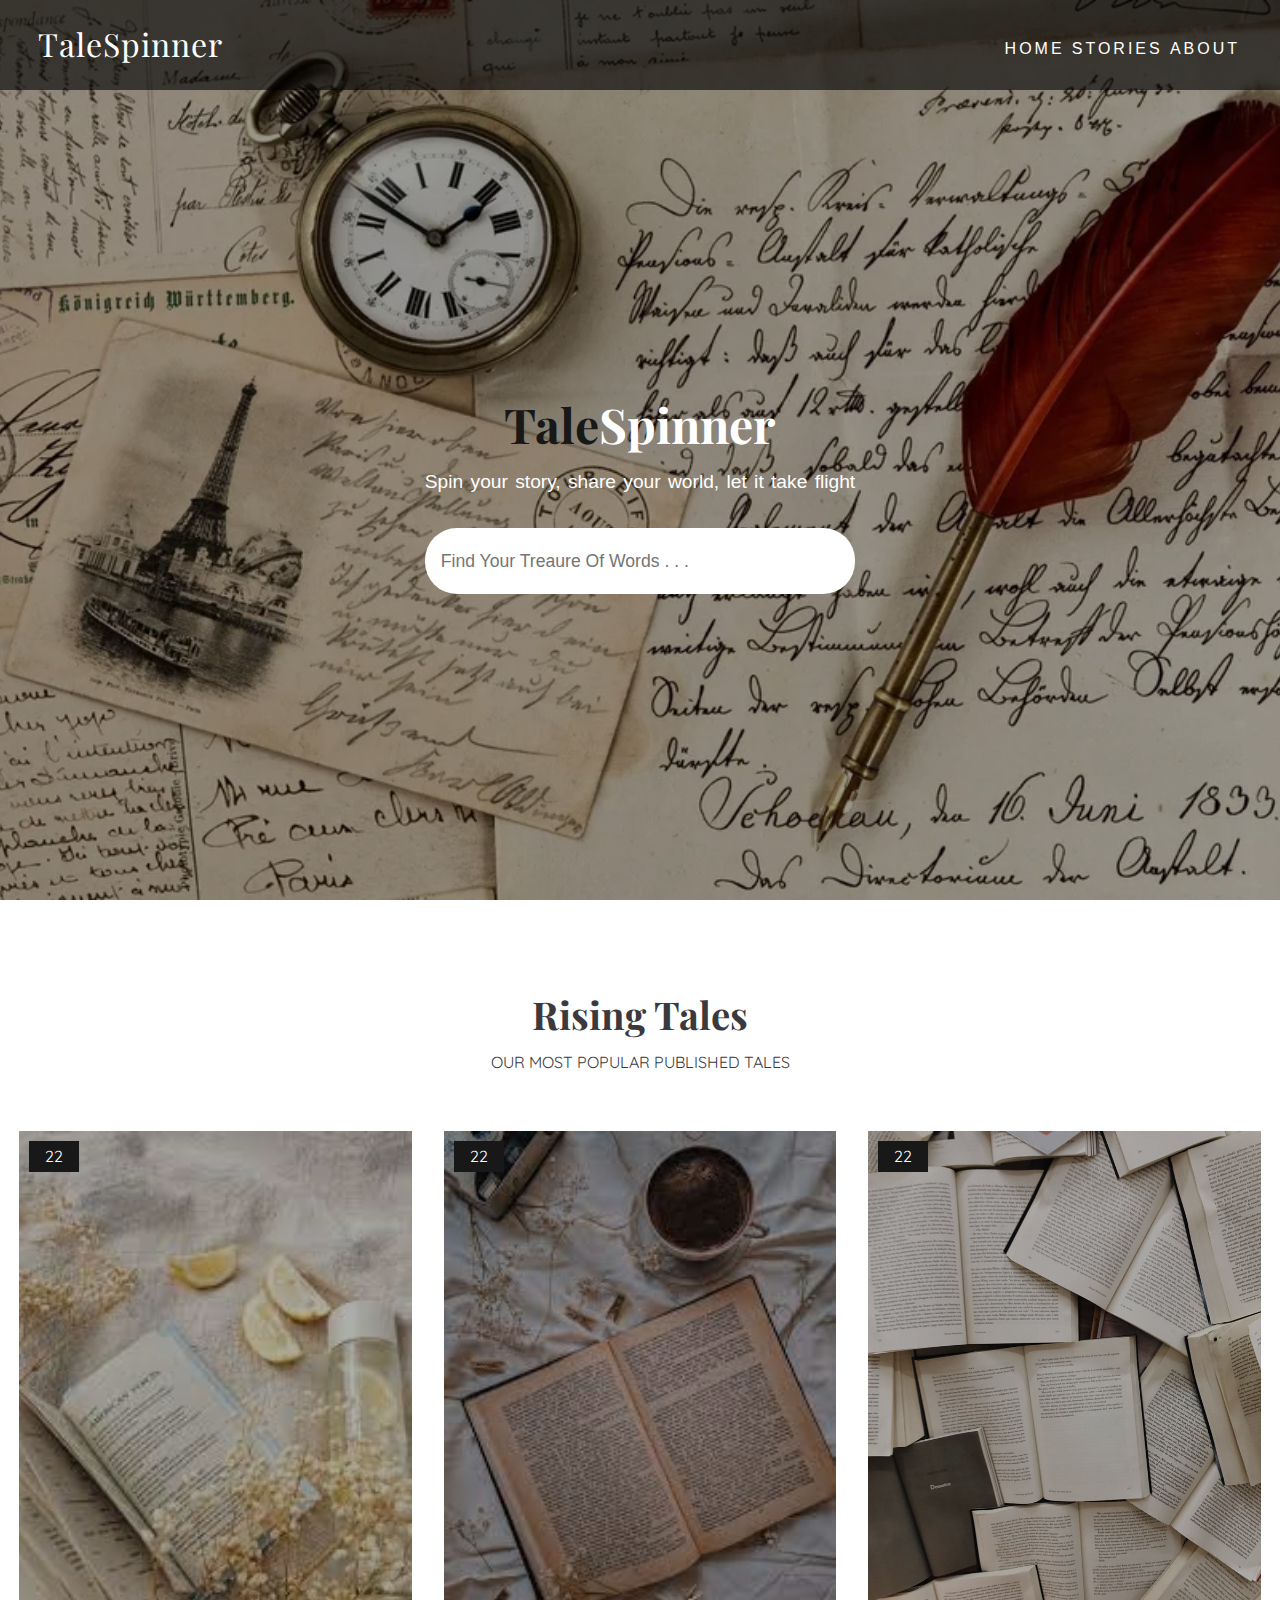
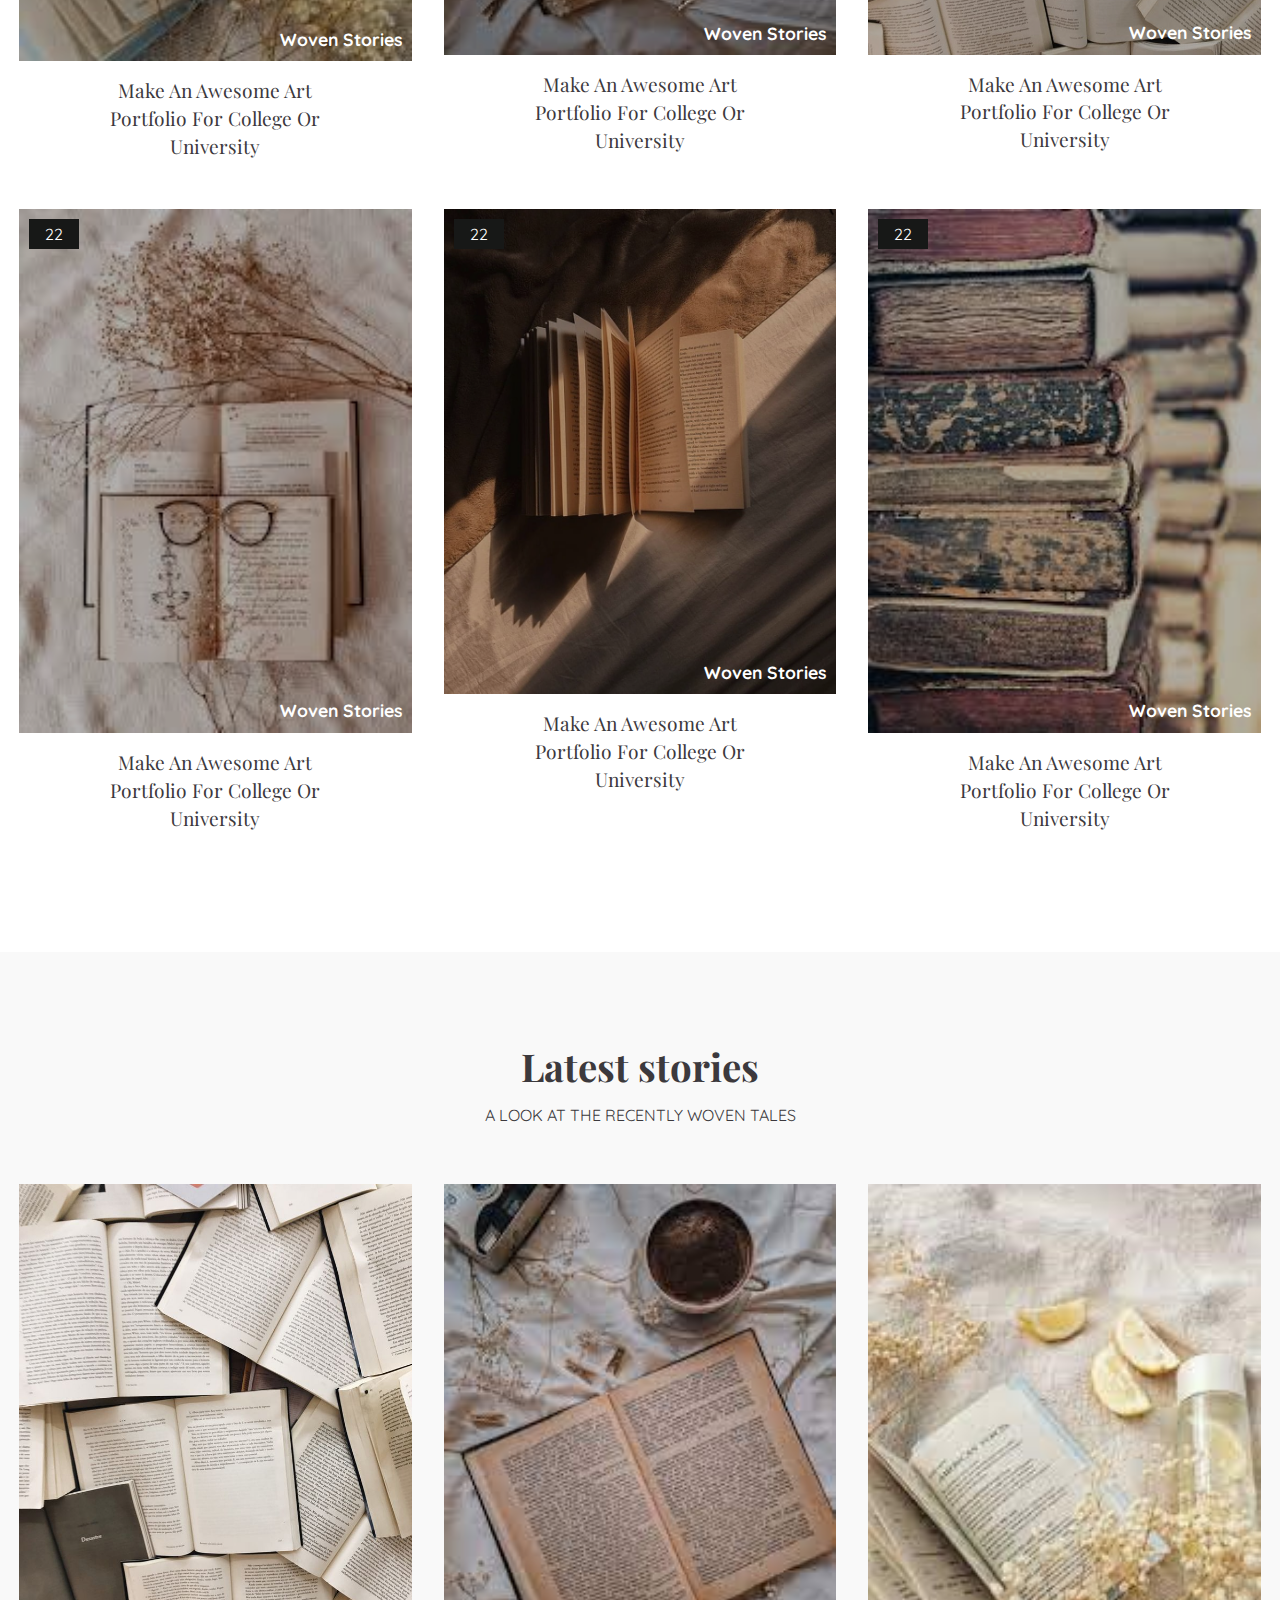
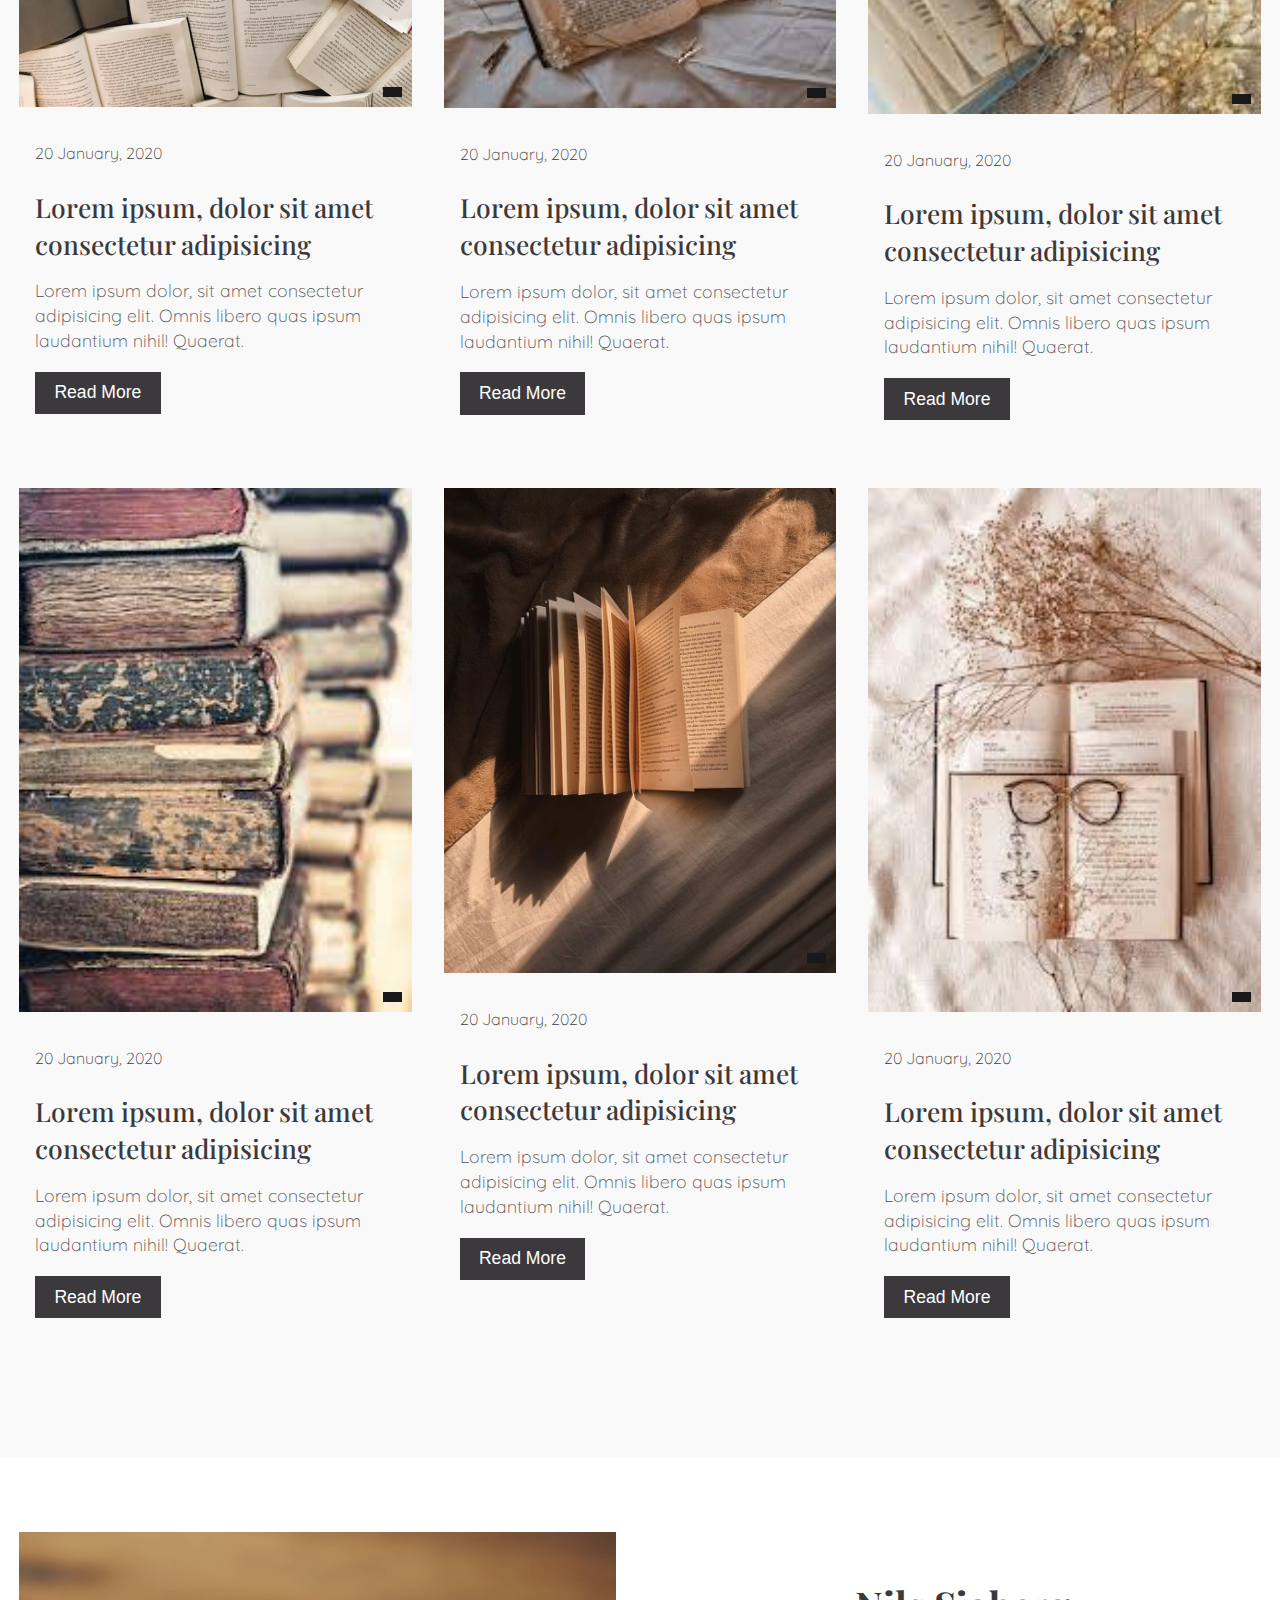
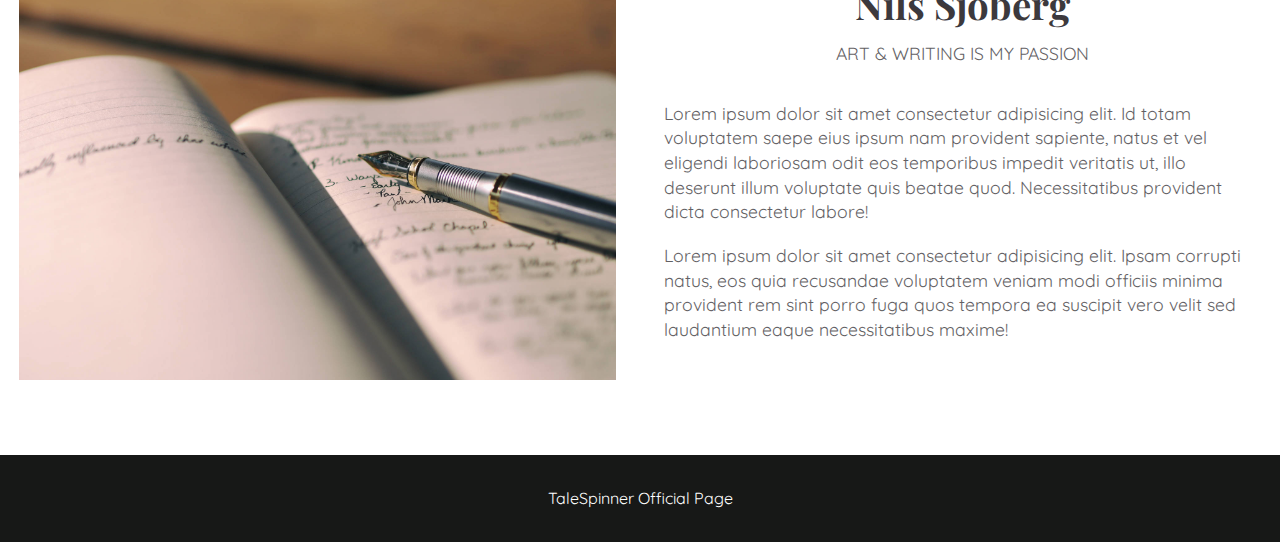
==== index.html @ 232a0656 "first commit" ====
<!DOCTYPE html>
<html>
  <head>
    <meta charset="utf-8">
    <meta http-equiv="X-UA-Compatible" content="IE=edge">
    <title>Bring your stories to life</title>
    <meta name="viewport" content="width=device-width, initial-scale=1">
    <!-- Font awesome icon -->
    <link rel="stylesheet" href="https://cdnjs.cloudflare.com/ajax/libs/font-awesome/5.15.1/css/all.min.css" integrity="sha512-+4zCK9k+qNFUR5X+cKL9EIR+ZOhtIloNl9GIKS57V1MyNsYpYcUrUeQc9vNfzsWfV28IaLL3i96P9sdNyeRssA==" crossorigin="anonymous" />
    <link rel="stylesheet" href="style.css">
  </head>
  <body>

    <!-- header -->
    <header>
      <nav class = "navbar">
        <div class = "container">
          <a href = "index.html" class = "navbar-brand">TaleSpinner</a>
          <div class = "navbar-nav">
            <a href = "">home</a>
            <a href = "#story">stories</a>
            <a href = "#about">about</a>
          </div>
        </div>
      </nav>
      <div class = "banner">
        <div class = "container">
          <h1 class = "banner-title">
            <span>Tale</span>Spinner
          </h1>
          <p>Spin your story, share your world, let it take flight</p>
          <form>
            <input type = "text" class = "search-input" placeholder="find your treaure of words . . .">
            <button type = "submit" class = "search-btn">
              <i class = "fas fa-search"></i>
            </button>
          </form>
        </div>
      </div>
    </header>
    <!-- end of header -->
    
    <!-- design -->
    <section class = "design" id = "design">
      <div class = "container">
        <div class = "title">
          <h2>Rising Tales</h2>
          <p>our most popular published tales</p>
        </div>

        <div class = "design-content">
          <!-- item -->
          <div class = "design-item">
            <div class = "design-img">
              <img src = "images/art-design-1.jpg" alt = "">
              <span><i class = "far fa-heart"></i> 22</span>
              <span>Woven Stories</span>
            </div>
            <div class = "design-title">
              <a href = "#">make an awesome art portfolio for college or university</a>
            </div>
          </div>
          <!-- end of item -->
          <!-- item -->
          <div class = "design-item">
            <div class = "design-img">
              <img src = "images/art-design-2.jpg" alt = "">
              <span><i class = "far fa-heart"></i> 22</span>
              <span>Woven Stories</span>
            </div>
            <div class = "design-title">
              <a href = "#">make an awesome art portfolio for college or university</a>
            </div>
          </div>
          <!-- end of item -->
          <!-- item -->
          <div class = "design-item">
            <div class = "design-img">
              <img src = "images/art-design-3.jpg" alt = "">
              <span><i class = "far fa-heart"></i> 22</span>
              <span>Woven Stories</span>
            </div>
            <div class = "design-title">
              <a href = "#">make an awesome art portfolio for college or university</a>
            </div>
          </div>
          <!-- end of item -->
          <!-- item -->
          <div class = "design-item">
            <div class = "design-img">
              <img src = "images/art-design-4.jpg" alt = "">
              <span><i class = "far fa-heart"></i> 22</span>
              <span>Woven Stories</span>
            </div>
            <div class = "design-title">
              <a href = "#">make an awesome art portfolio for college or university</a>
            </div>
          </div>
          <!-- end of item -->
          <!-- item -->
          <div class = "design-item">
            <div class = "design-img">
              <img src = "images/art-design-5.jpg" alt = "">
              <span><i class = "far fa-heart"></i> 22</span>
              <span>Woven Stories</span>
            </div>
            <div class = "design-title">
              <a href = "#">make an awesome art portfolio for college or university</a>
            </div>
          </div>
          <!-- end of item -->
          <!-- item -->
          <div class = "design-item">
            <div class = "design-img">
              <img src = "images/art-design-6.jpg" alt = "">
              <span><i class = "far fa-heart"></i> 22</span>
              <span>Woven Stories</span>
            </div>
            <div class = "design-title">
              <a href = "#">make an awesome art portfolio for college or university</a>
            </div>
          </div>
          <!-- end of item -->
        </div>
      </div>
    </section>
    <!-- end of design -->


    <!-- story -->
    <section class = "story" id = "story">
      <div class = "container">
        <div class = "title">
          <h2>Latest stories</h2>
          <p>A look at the recently woven tales</p>
        </div>
        <div class = "story-content">
          <!-- item -->
          <div class = "story-item">
            <div class = "story-img">
              <img src = "images/art-design-3.jpg" alt = "">
              <span><i class = "far fa-heart"></i></span>
            </div>
            <div class = "story-text">
              <span>20 January, 2020</span>
              <h2>Lorem ipsum, dolor sit amet consectetur adipisicing</h2>
              <p>Lorem ipsum dolor, sit amet consectetur adipisicing elit. Omnis libero quas ipsum laudantium nihil! Quaerat.</p>
              <a href = "#">Read More</a>
            </div>
          </div>
          <!-- end of item -->
          <!-- item -->
          <div class = "story-item">
            <div class = "story-img">
              <img src = "images/art-design-2.jpg" alt = "">
              <span><i class = "far fa-heart"></i></span>
            </div>
            <div class = "story-text">
              <span>20 January, 2020</span>
              <h2>Lorem ipsum, dolor sit amet consectetur adipisicing</h2>
              <p>Lorem ipsum dolor, sit amet consectetur adipisicing elit. Omnis libero quas ipsum laudantium nihil! Quaerat.</p>
              <a href = "#">Read More</a>
            </div>
          </div>
          <!-- end of item -->
          <!-- item -->
          <div class = "story-item">
            <div class = "story-img">
              <img src = "images/art-design-1.jpg" alt = "">
              <span><i class = "far fa-heart"></i></span>
            </div>
            <div class = "story-text">
              <span>20 January, 2020</span>
              <h2>Lorem ipsum, dolor sit amet consectetur adipisicing</h2>
              <p>Lorem ipsum dolor, sit amet consectetur adipisicing elit. Omnis libero quas ipsum laudantium nihil! Quaerat.</p>
              <a href = "#">Read More</a>
            </div>
          </div>
          <!-- end of item -->
          <!-- item -->
          <div class = "story-item">
            <div class = "story-img">
              <img src = "images/art-design-6.jpg" alt = "">
              <span><i class = "far fa-heart"></i></span>
            </div>
            <div class = "story-text">
              <span>20 January, 2020</span>
              <h2>Lorem ipsum, dolor sit amet consectetur adipisicing</h2>
              <p>Lorem ipsum dolor, sit amet consectetur adipisicing elit. Omnis libero quas ipsum laudantium nihil! Quaerat.</p>
              <a href = "#">Read More</a>
            </div>
          </div>
          <!-- end of item -->
          <!-- item -->
          <div class = "story-item">
            <div class = "story-img">
              <img src = "images/art-design-5.jpg" alt = "">
              <span><i class = "far fa-heart"></i></span>
            </div>
            <div class = "story-text">
              <span>20 January, 2020</span>
              <h2>Lorem ipsum, dolor sit amet consectetur adipisicing</h2>
              <p>Lorem ipsum dolor, sit amet consectetur adipisicing elit. Omnis libero quas ipsum laudantium nihil! Quaerat.</p>
              <a href = "#">Read More</a>
            </div>
          </div>
          <!-- end of item -->
          <!-- item -->
          <div class = "story-item">
            <div class = "story-img">
              <img src = "images/art-design-4.jpg" alt = "">
              <span><i class = "far fa-heart"></i></span>
            </div>
            <div class = "story-text">
              <span>20 January, 2020</span>
              <h2>Lorem ipsum, dolor sit amet consectetur adipisicing</h2>
              <p>Lorem ipsum dolor, sit amet consectetur adipisicing elit. Omnis libero quas ipsum laudantium nihil! Quaerat.</p>
              <a href = "#">Read More</a>
            </div>
          </div>
          <!-- end of item -->
        </div>
      </div>
    </section>
    <!-- end of story -->

    <!-- about -->
    <section class = "about" id = "about">
      <div class = "container">
        <div class = "about-content">
          <div>
            <img src = "images/about-bg.jpg" alt = "">
          </div>
          <div class = "about-text">
            <div class = "title">
              <h2>Nils Sjoberg</h2>
              <p>art & writing is my passion</p>
            </div>
            <p>Lorem ipsum dolor sit amet consectetur adipisicing elit. Id totam voluptatem saepe eius ipsum nam provident sapiente, natus et vel eligendi laboriosam odit eos temporibus impedit veritatis ut, illo deserunt illum voluptate quis beatae quod. Necessitatibus provident dicta consectetur labore!</p>
            <p>Lorem ipsum dolor sit amet consectetur adipisicing elit. Ipsam corrupti natus, eos quia recusandae voluptatem veniam modi officiis minima provident rem sint porro fuga quos tempora ea suscipit vero velit sed laudantium eaque necessitatibus maxime!</p>
          </div>
        </div>
      </div>
    </section>
    <!-- end of about -->

    <!-- footer -->
    <footer>
      <span>TaleSpinner Official Page</span>
    </footer>
    <!-- end of footer -->
    
    
  </body>
</html>
---- style.css ----
@import url('https://fonts.googleapis.com/css2?family=Playfair+Display:wght@500;600;700;800;900&family=Quicksand:wght@300;400;500;600;700&display=swap');

:root{
    --Playfair: 'Playfair Display', serif;
    --Quicksand: 'Quicksand', sans-serif;
    --Roboto: 'Roboto', sans-serif;
    --dark: #3c393d;
    --exDark: #171817;
}
*{
    padding: 0;
    margin: 0;
    font-family: var(--Quicksand);
}
body{
    line-height: 1.4;
    color: var(--dark);
}
img{
    width: 100%;
    display: block;
}
.container{
    max-width: 1320px;
    margin: 0 auto;
    padding: 0 1.2rem;
}

/* header */
header{
    min-height: 100vh;
    background: linear-gradient(rgba(0, 0, 0, 0.4), rgba(0, 0, 0, 0.4)), url(images/banner.jpg) center/cover no-repeat fixed;
    display: flex;
    flex-direction: column;
    justify-content: stretch;
}
.navbar{
    background: rgba(0, 0, 0, 0.6);
    padding: 1.2rem;
}
.navbar-brand{
    color: #fff;
    font-size: 2rem;
    display: block;
    text-align: center;
    text-decoration: none;
    font-family: var(--Playfair);
    letter-spacing: 1px;
}
.navbar-nav{
    padding: 0.8rem 0 0.2rem 0;
    text-align: center;
}
.navbar-nav a{
    text-transform: uppercase;
    font-family: var(--Roboto);
    letter-spacing: 1px;
    font-weight: 500;
    color: #fff;
    text-decoration: none;
    display: inline-block;
    padding: 0.4rem 0.1rem;
    letter-spacing: 3px;
    transition: opacity 0.5s ease;
}
.navbar-nav a:hover{
    opacity: 0.7;
}
.banner{
    flex: 1;
    display: flex;
    align-items: center;
    justify-content: center;
    text-align: center;
    color: #fff;
}
.banner-title{
    font-size: 3rem;
    font-family: var(--Playfair);
    line-height: 1.2;
}
.banner-title span{
    font-family: var(--Playfair);
    color: var(--exDark);
}
.banner p{
    padding: 1rem 0 2rem 0;
    font-size: 1.2rem;
    font-family: var(--Roboto);
    font-weight: 300;
    word-spacing: 2px;
}
.banner i{
    padding: 1rem 0 2rem 0;
    font-size: 1.2rem;
    font-family: var(--Roboto);
    font-weight: 300;
    word-spacing: 2px;
    text-align:center
}
.banner form{
    background: #fff;
    border-radius: 2rem;
    padding: 0.6rem 1rem;
    display: flex;
    justify-content: space-between;
}
.search-input{
    font-family: var(--Roboto);
    font-size: 1.1rem;
    width: 100%;
    outline: 0;
    padding: 0.6rem 0;
    border: none;
}
.search-input::placeholder{
    text-transform: capitalize;
}
.search-btn{
    width: 40px;
    font-size: 1.1rem;
    color: var(--dark);
    border: none;
    background: transparent;
    outline: 0;
    cursor: pointer;
}

/* design */
.design{
    padding: 4.5rem 0;
}
.title{
    text-align: center;
    padding: 1rem 0;
}
.title h2{
    font-family: var(--Playfair);
    font-size: 2.4rem;
}
.title p{
    text-transform: uppercase;
    padding: 0.6rem 0;
}
.design-content{
    margin: 2rem 0;
}
.design-item{
    cursor: pointer;
    margin: 1.5rem 0;
}
.design-img{
    position: relative;
    overflow: hidden;
}
.design-img::after{
    position: absolute;
    content: "";
    top: 0;
    left: 0;
    width: 100%;
    height: 100%;
    background: rgba(0, 0, 0, 0.3);
}
.design-img img{
    transition:  all 0.5s ease;
}
.design-item:hover img{
    transform: scale(1.2);
}
.design-img span:first-of-type{
    position: absolute;
    z-index: 1;
    top: 10px;
    left: 10px;
    background: var(--exDark);
    color: #fff;
    padding: 0.25rem 1rem;
}
.design-img span:last-of-type{
    position: absolute;
    z-index: 1;
    bottom: 10px;
    right: 10px;
    color: #fff;
    font-weight: 700;
    font-size: 1.1rem;
}
.design-title{
    padding: 1rem;
    font-size: 1.2rem;
    text-align: center;
    width: 70%;
    margin: 0 auto;
}
.design-title a{
    color: var(--dark);
    text-decoration: none;
    text-transform: capitalize;
    font-family: var(--Playfair);
}

/* story */
.story{
    background: #f9f9f9;
    padding: 4.5rem 0;
}
.story-content{
    margin: 2rem 0;
}
.story-img{
    position: relative;
}
.story-img span{
    position: absolute;
    bottom: 10px;
    right: 10px;
    background: var(--exDark);
    color: #fff;
    font-size: 1.4rem;
    padding: 0.3rem 0.6rem;
}
.story-text{
    margin: 2.2rem 0;
    padding: 0 1rem;
}
.story-text span{
    font-weight: 300;
    display: block;
    padding-bottom: 0.5rem;
}
.story-text h2{
    font-family: var(--Playfair);
    padding: 1rem 0;
    font-size: 1.65rem;
    font-weight: 500;
}
.story-text p{
    font-weight: 300;
    font-size: 1.1rem;
    opacity: 0.9;
    padding-bottom: 1.2rem;
}
.story-text a{
    font-family: var(--Roboto);
    font-size: 1.1rem;
    text-decoration: none;
    color: var(--dark);
    display: inline-block;
    background: var(--dark);
    color: #fff;
    padding: 0.55rem 1.2rem;
    transition: all 0.5s ease;
}
.story-text a:hover{
    background: var(--exDark);
}

/*content*/
.content{
    padding: 4.5rem 0;
    /* width: auto; */
    max-width: 500px;
}
.content-text{
    margin: 2rem 5%;
}
.content-text pre{
    font-size: 1.1rem;
    padding: 0.6rem 0;
    opacity: 0.8;
}

/* about */
.about{
    padding: 4.5rem 0;
}
.about-text{
    margin: 2rem 0;
}
.about-text p{
    font-size: 1.1rem;
    padding: 0.6rem 0;
    opacity: 0.8;
}

/* footer */
footer{
    background: var(--exDark);
    color: #fff;
    text-align: center;
    padding: 2rem 0;
}
.social-links{
    display: flex;
    justify-content: center;
    margin-bottom: 1.4rem;
}
.social-links a{
    border: 2px solid #fff;
    color: #fff;
    display: block;
    width: 40px;
    height: 40px;
    display: flex;
    justify-content: center;
    align-items: center;
    border-radius: 50%;
    text-decoration: none;
    margin: 0 0.3rem;
    transition: all 0.5s ease;
}

.social-links a:hover{
    background: #fff;
    color: var(--exDark);
}
.footer span{
    margin-top: 1rem;
    display: block;
    font-family: var(--Playfair);
    letter-spacing: 2px;
}

@media screen and (min-width: 768px){
    .navbar .container{
        display: flex;
        align-items: center;
        justify-content: space-between;
    }
    .search-input{
        padding: 0.8rem 0;
    }
    .design-content{
        display: grid;
        grid-template-columns: repeat(2, 1fr);
        gap: 2rem;
    }
    .design-item{
        margin: 0;
    }
    .story-content{
        display: grid;
        grid-template-columns: repeat(2, 1fr);
        gap: 2rem;
    }
}

@media screen and (min-width: 992px){
    .story-content{
        grid-template-columns: repeat(3, 1fr);
    }
    .about-content{
        display: grid;
        grid-template-columns: repeat(2, 1fr);
        column-gap: 3rem;
        align-items: center;
    }
}

@media screen and (min-width: 1200px){
    .design-content{
        grid-template-columns: repeat(3, 1fr);
    }
}
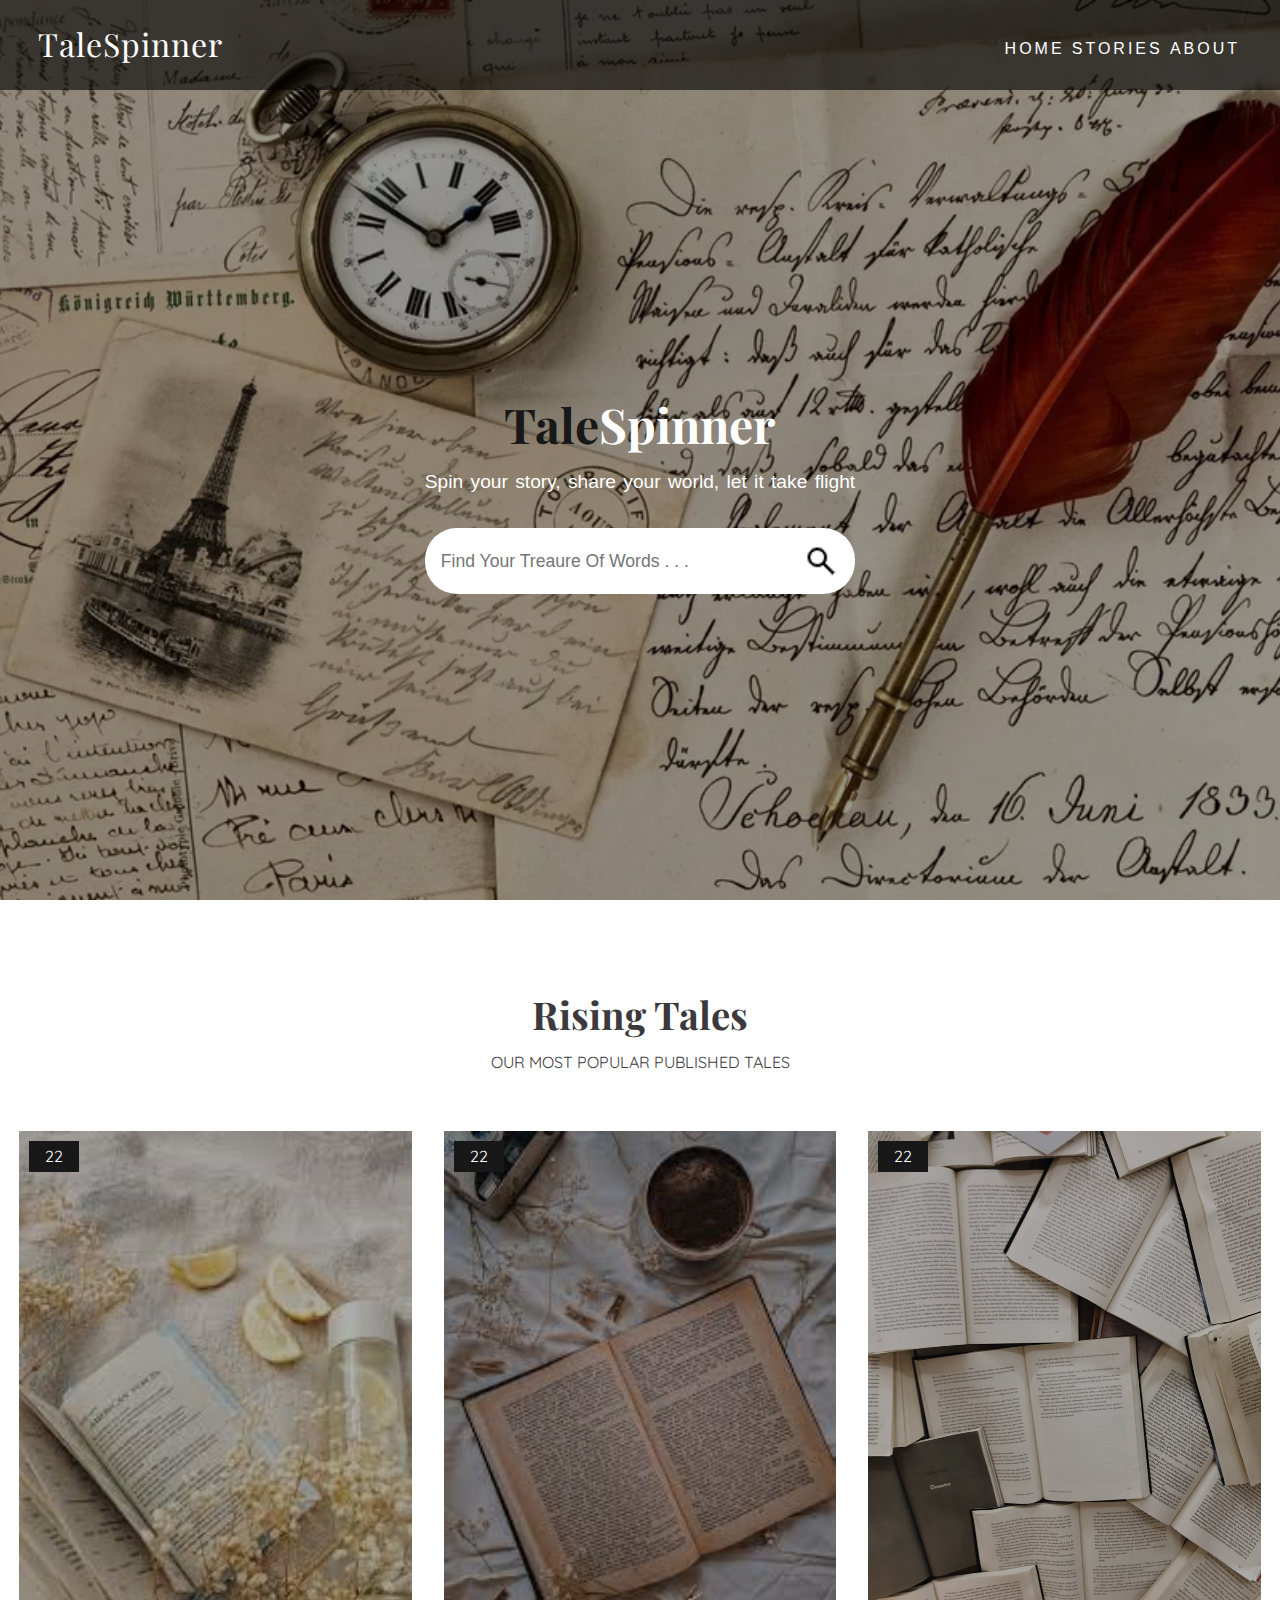
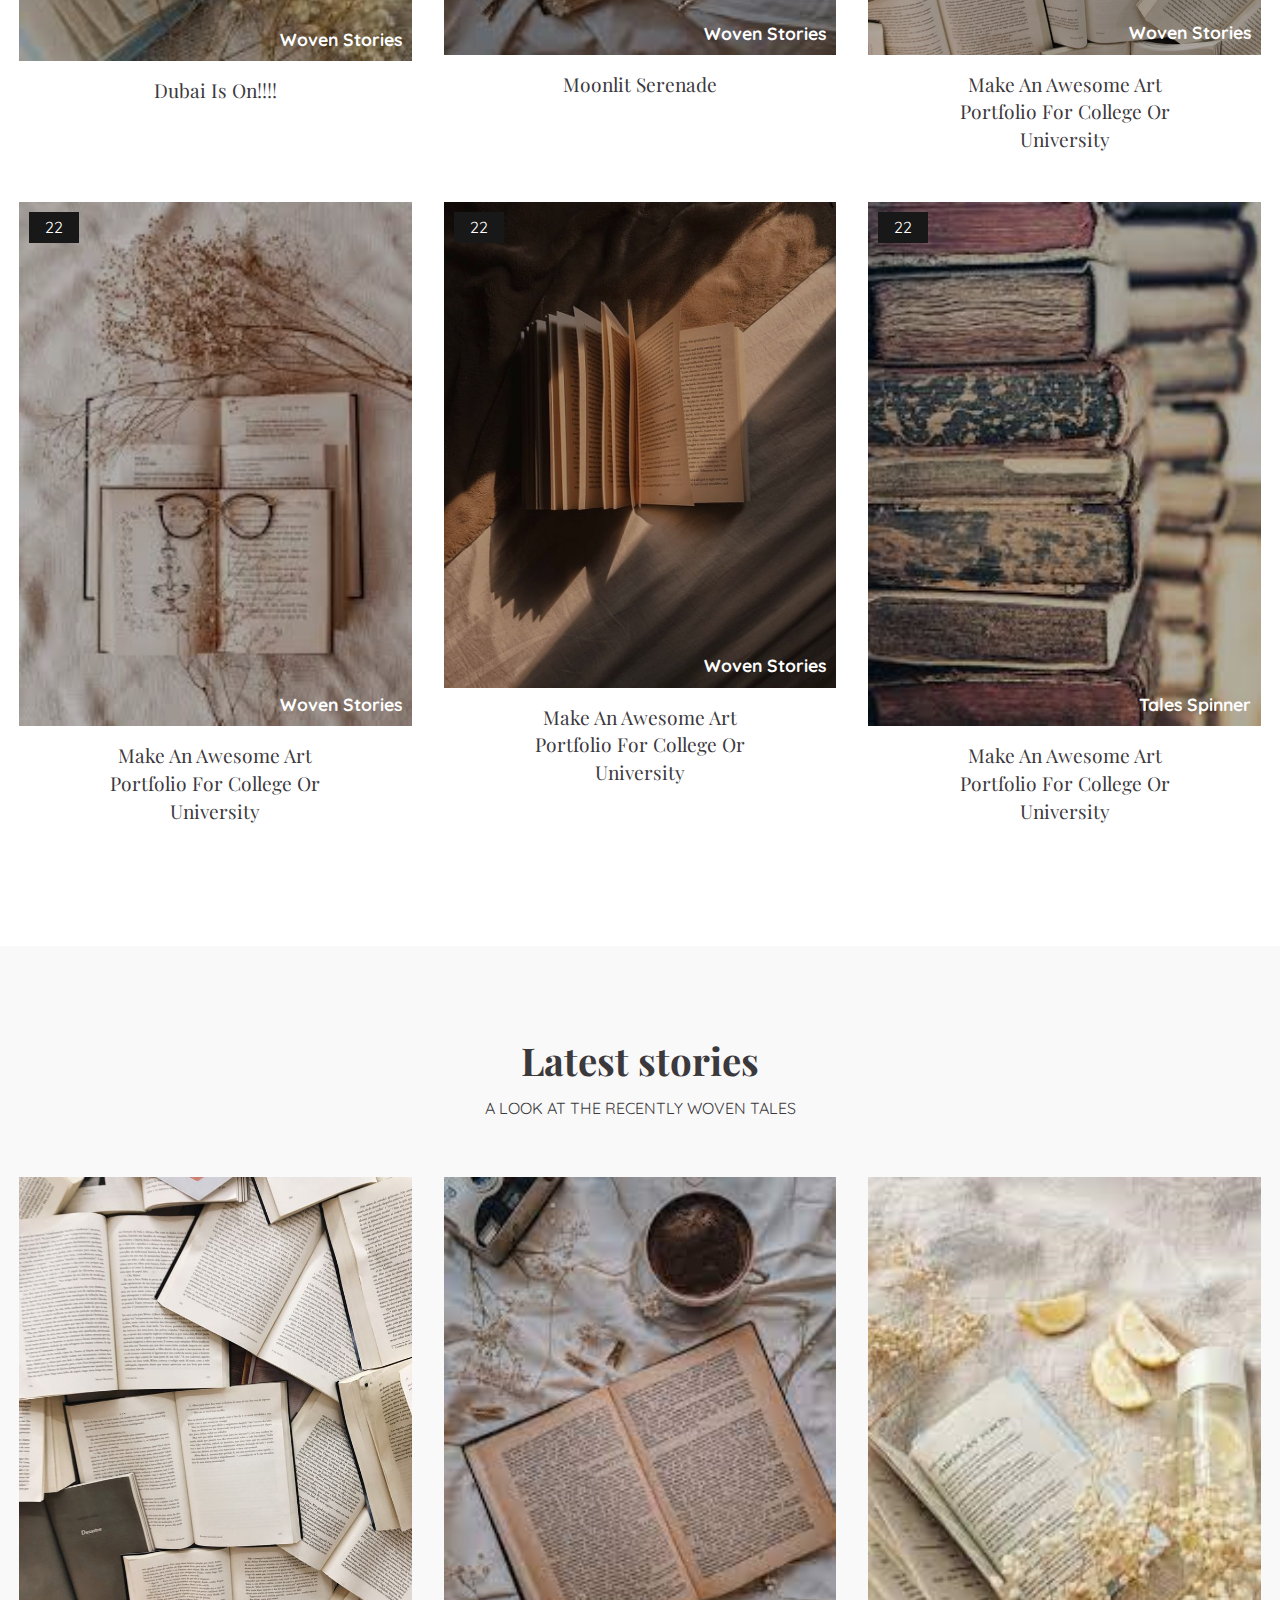
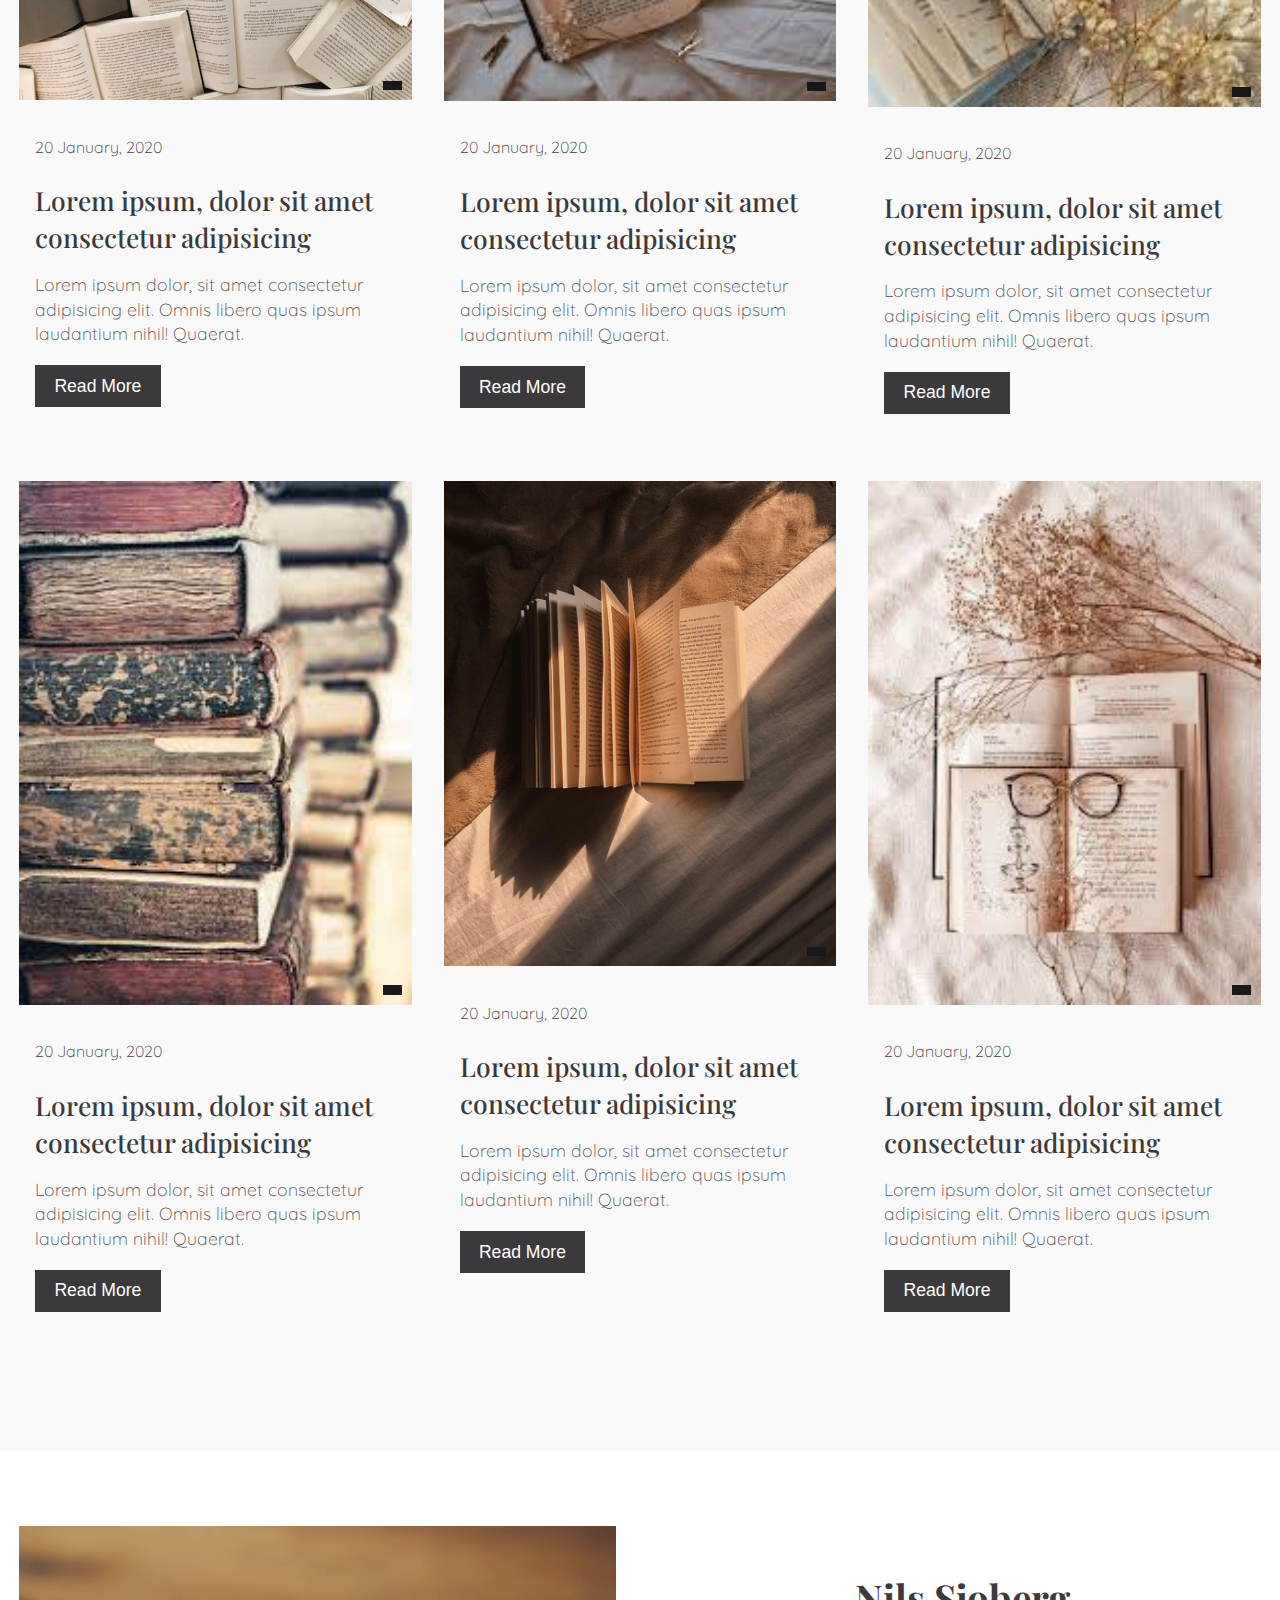
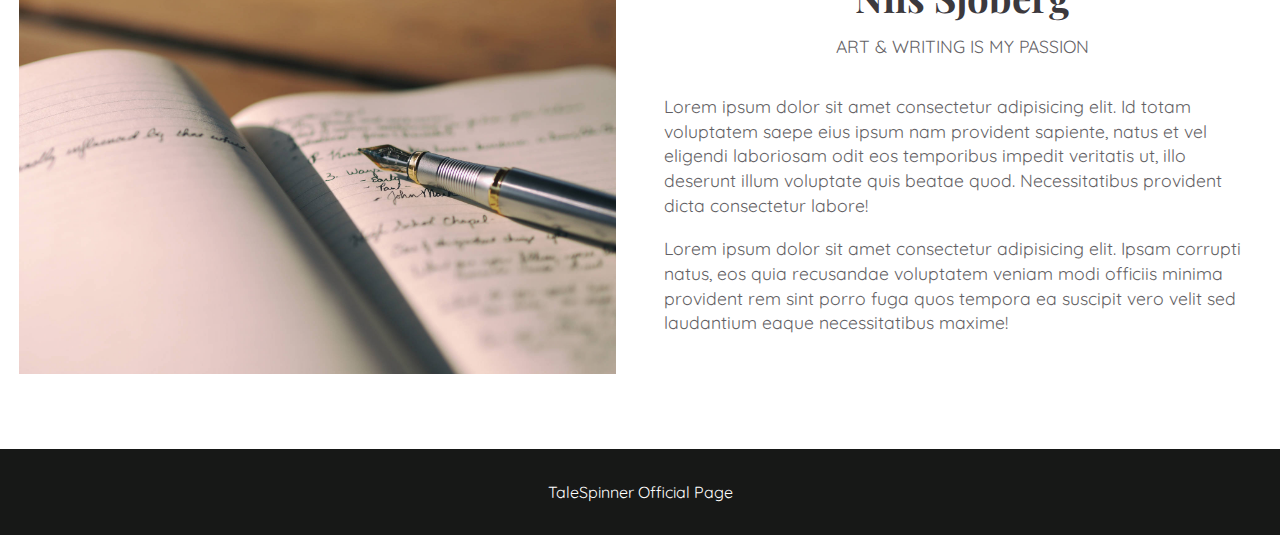
==== commit cc273038: "second commit" ====
--- a/index.html
+++ b/index.html
@@ -8,6 +8,7 @@
     <!-- Font awesome icon -->
     <link rel="stylesheet" href="https://cdnjs.cloudflare.com/ajax/libs/font-awesome/5.15.1/css/all.min.css" integrity="sha512-+4zCK9k+qNFUR5X+cKL9EIR+ZOhtIloNl9GIKS57V1MyNsYpYcUrUeQc9vNfzsWfV28IaLL3i96P9sdNyeRssA==" crossorigin="anonymous" />
     <link rel="stylesheet" href="style.css">
+    <script src="route.js"></script>
   </head>
   <body>
 
@@ -31,8 +32,7 @@
           <p>Spin your story, share your world, let it take flight</p>
           <form>
             <input type = "text" class = "search-input" placeholder="find your treaure of words . . .">
-            <button type = "submit" class = "search-btn">
-              <i class = "fas fa-search"></i>
+            <button type = "submit" class = "search-btn"><img src="images/search.png">
             </button>
           </form>
         </div>
@@ -52,24 +52,24 @@
           <!-- item -->
           <div class = "design-item">
             <div class = "design-img">
-              <img src = "images/art-design-1.jpg" alt = "">
-              <span><i class = "far fa-heart"></i> 22</span>
-              <span>Woven Stories</span>
-            </div>
-            <div class = "design-title">
-              <a href = "#">make an awesome art portfolio for college or university</a>
-            </div>
-          </div>
-          <!-- end of item -->
-          <!-- item -->
-          <div class = "design-item">
-            <div class = "design-img">
-              <img src = "images/art-design-2.jpg" alt = "">
-              <span><i class = "far fa-heart"></i> 22</span>
-              <span>Woven Stories</span>
-            </div>
-            <div class = "design-title">
-              <a href = "#">make an awesome art portfolio for college or university</a>
+              <img src = "images/art-design-1.jpg" alt = "" onlcick="return goToStory1()">
+              <span><i class = "far fa-heart"></i> 22</span>
+              <span>Woven Stories</span>
+            </div>
+            <div class = "design-title">
+              <a href = "story1.html">Dubai Is On!!!!</a>
+            </div>
+          </div>
+          <!-- end of item -->
+          <!-- item -->
+          <div class = "design-item">
+            <div class = "design-img">
+              <img src = "images/art-design-2.jpg" alt = "" onlcick="return goToStory2()">
+              <span><i class = "far fa-heart"></i> 22</span>
+              <span>Woven Stories</span>
+            </div>
+            <div class = "design-title">
+              <a href = "story2.html">Moonlit Serenade</a>
             </div>
           </div>
           <!-- end of item -->
@@ -114,7 +114,7 @@
             <div class = "design-img">
               <img src = "images/art-design-6.jpg" alt = "">
               <span><i class = "far fa-heart"></i> 22</span>
-              <span>Woven Stories</span>
+              <span>Tales Spinner</span>
             </div>
             <div class = "design-title">
               <a href = "#">make an awesome art portfolio for college or university</a>
--- a/style.css
+++ b/style.css
@@ -258,17 +258,27 @@
 
 /*content*/
 .content{
-    padding: 4.5rem 0;
-    /* width: auto; */
-    max-width: 500px;
+    padding: 2rem 0;
 }
 .content-text{
     margin: 2rem 5%;
 }
-.content-text pre{
+.content-text p{
     font-size: 1.1rem;
     padding: 0.6rem 0;
     opacity: 0.8;
+}
+pre {
+    white-space: pre-wrap;
+    /* Since CSS 2.1 */
+    white-space: -moz-pre-wrap;
+    /* Mozilla, since 1999 */
+    white-space: -pre-wrap;
+    /* Opera 4-6 */
+    white-space: -o-pre-wrap;
+    /* Opera 7 */
+    word-wrap: break-word;
+    /* Internet Explorer 5.5+ */
 }
 
 /* about */
@@ -284,36 +294,30 @@
     opacity: 0.8;
 }
 
+.snav{
+    display: flex;
+    align-items: center;
+    justify-content: space-between;
+    margin: 0 5px;
+}
+
+.snav-button{
+    outline:0;
+    border: 0;
+    background-color: transparent;
+    cursor: pointer;
+    display:flex;
+    align-items: center;
+    font-weight: bold;
+    font-size: 20px;
+}
+
 /* footer */
 footer{
     background: var(--exDark);
     color: #fff;
     text-align: center;
     padding: 2rem 0;
-}
-.social-links{
-    display: flex;
-    justify-content: center;
-    margin-bottom: 1.4rem;
-}
-.social-links a{
-    border: 2px solid #fff;
-    color: #fff;
-    display: block;
-    width: 40px;
-    height: 40px;
-    display: flex;
-    justify-content: center;
-    align-items: center;
-    border-radius: 50%;
-    text-decoration: none;
-    margin: 0 0.3rem;
-    transition: all 0.5s ease;
-}
-
-.social-links a:hover{
-    background: #fff;
-    color: var(--exDark);
 }
 .footer span{
     margin-top: 1rem;
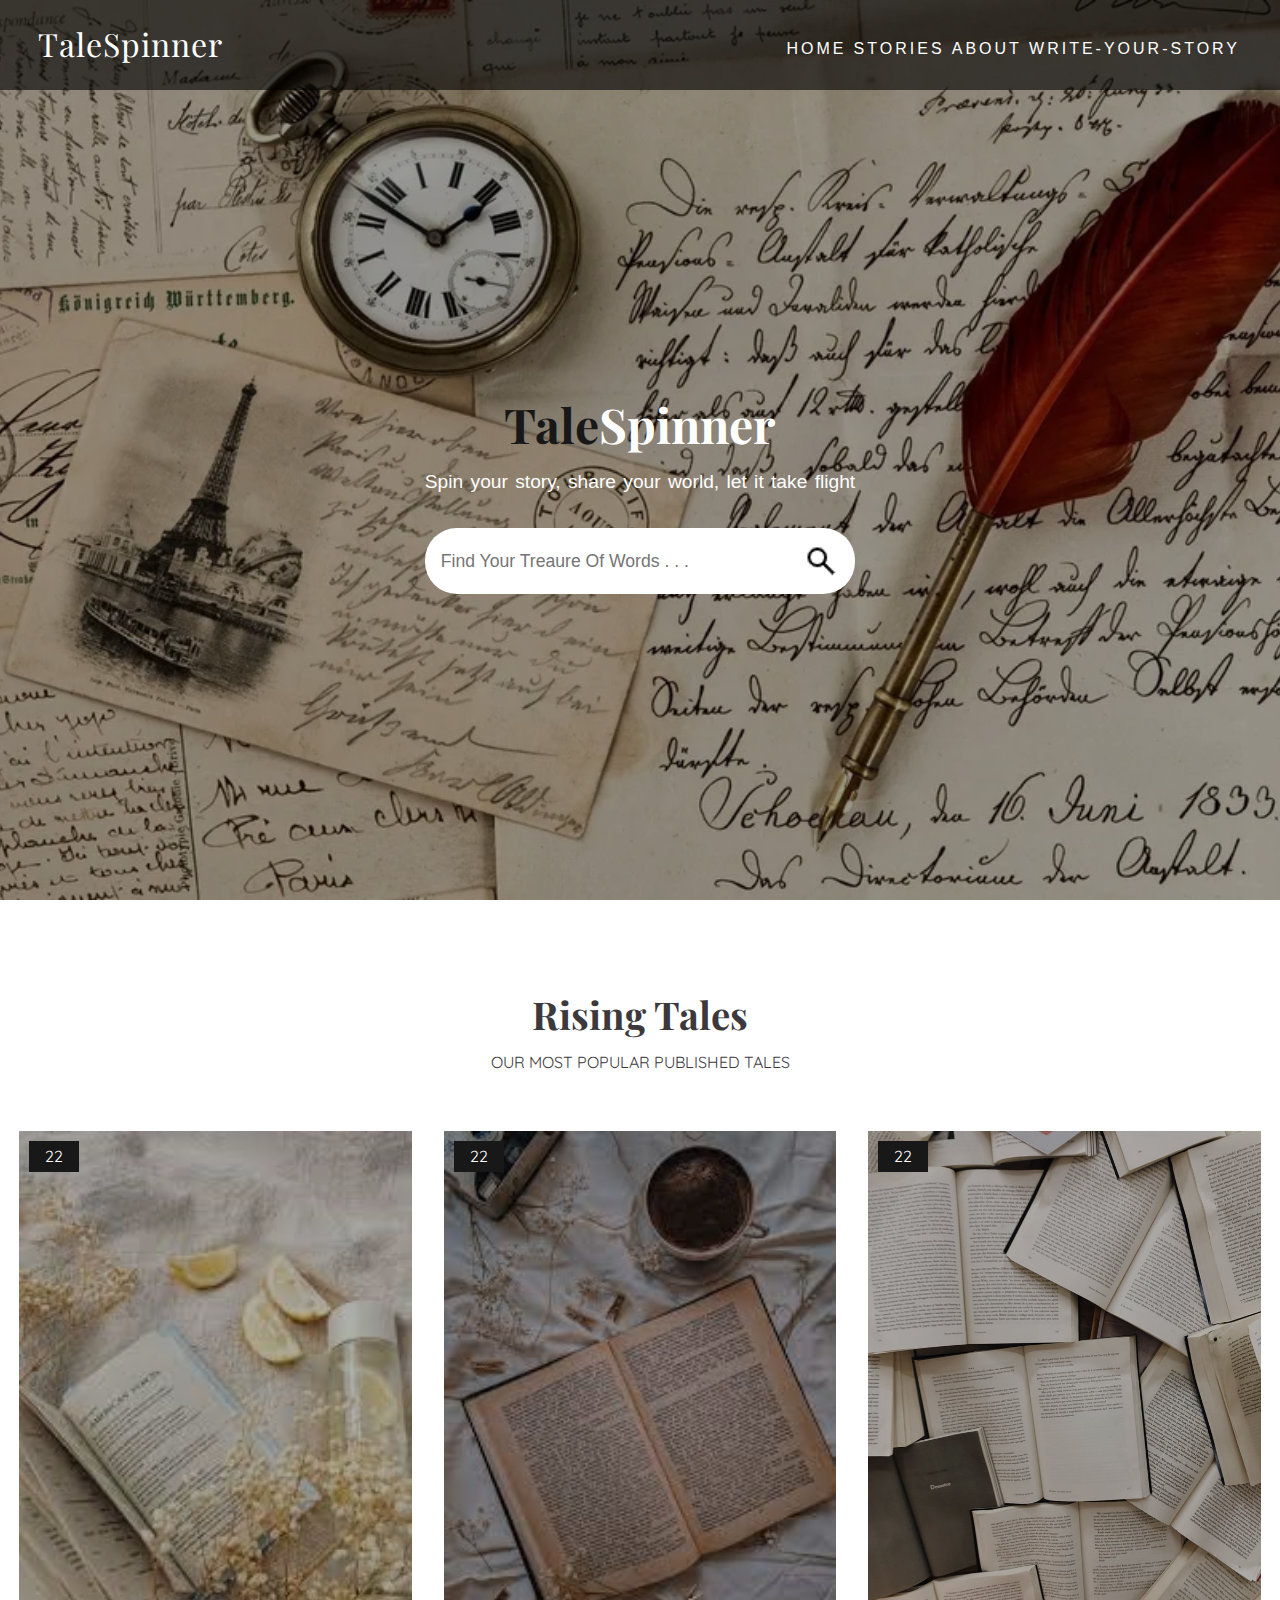
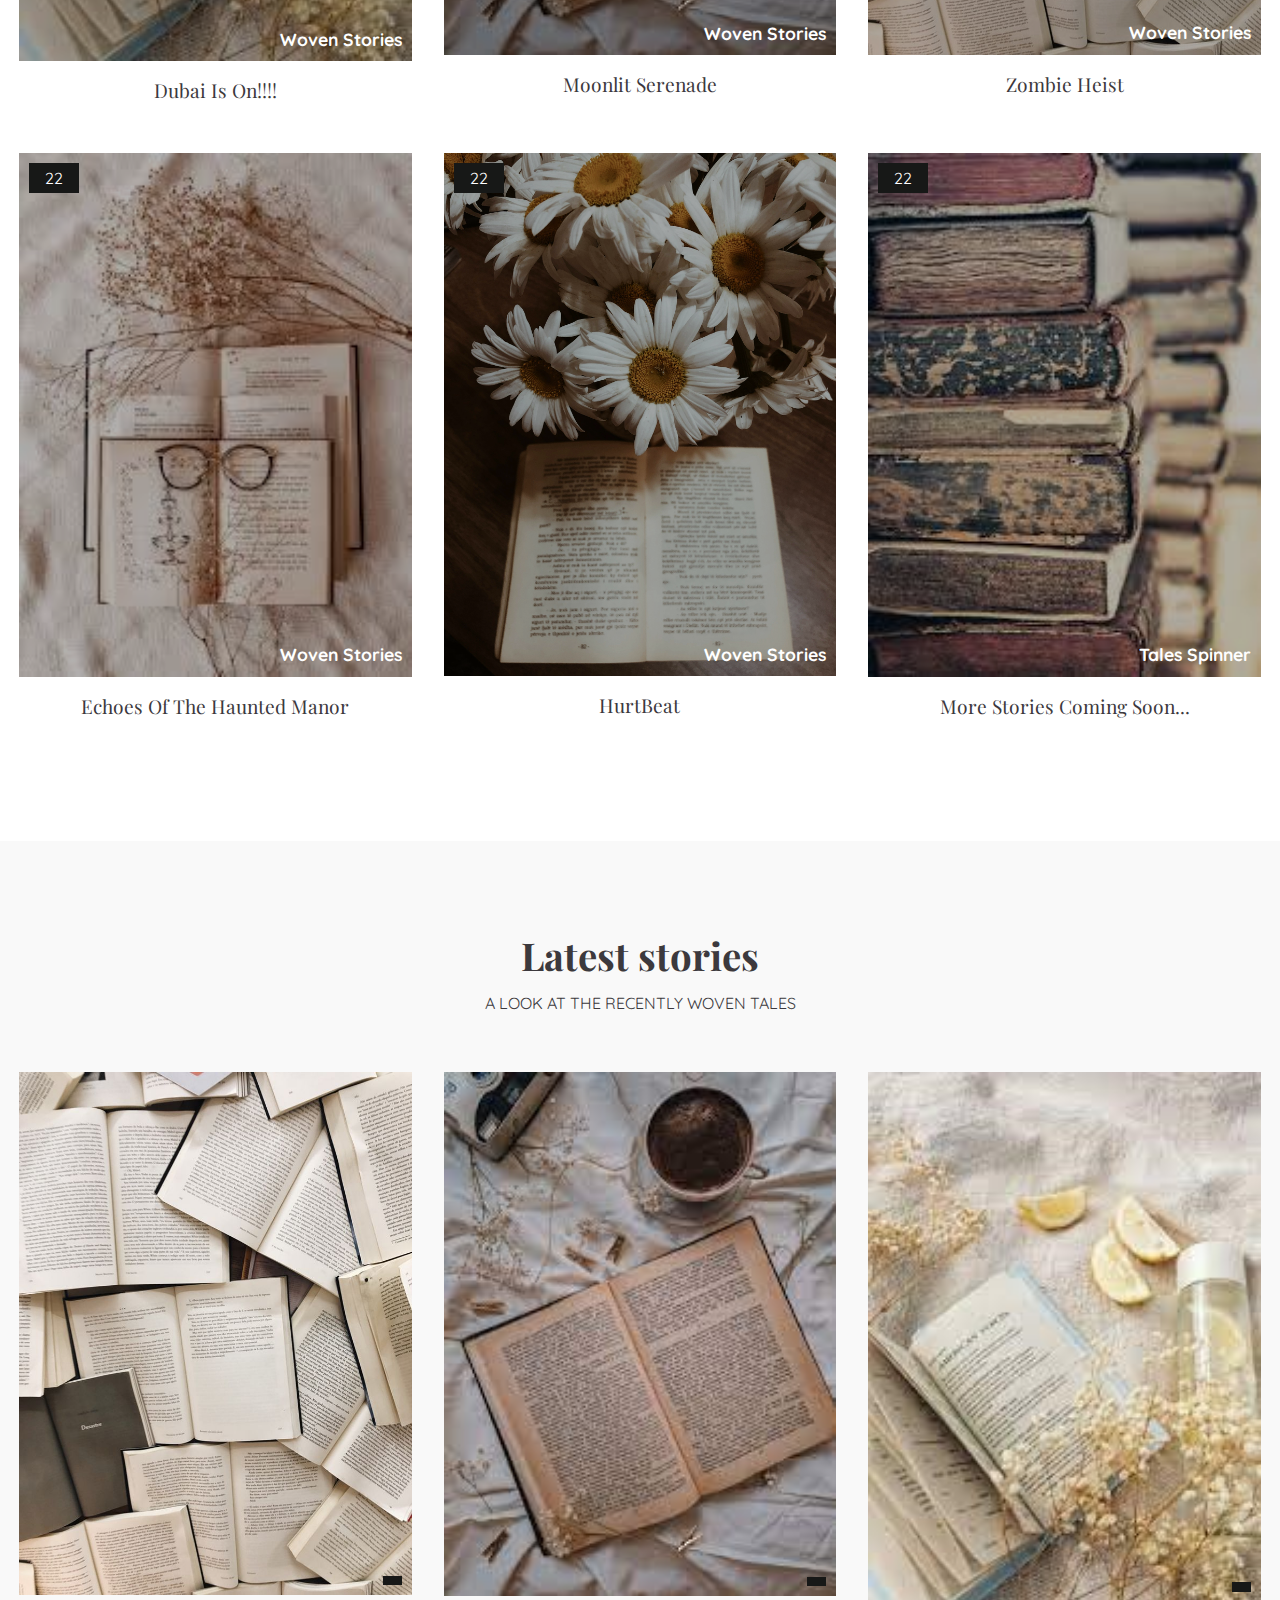
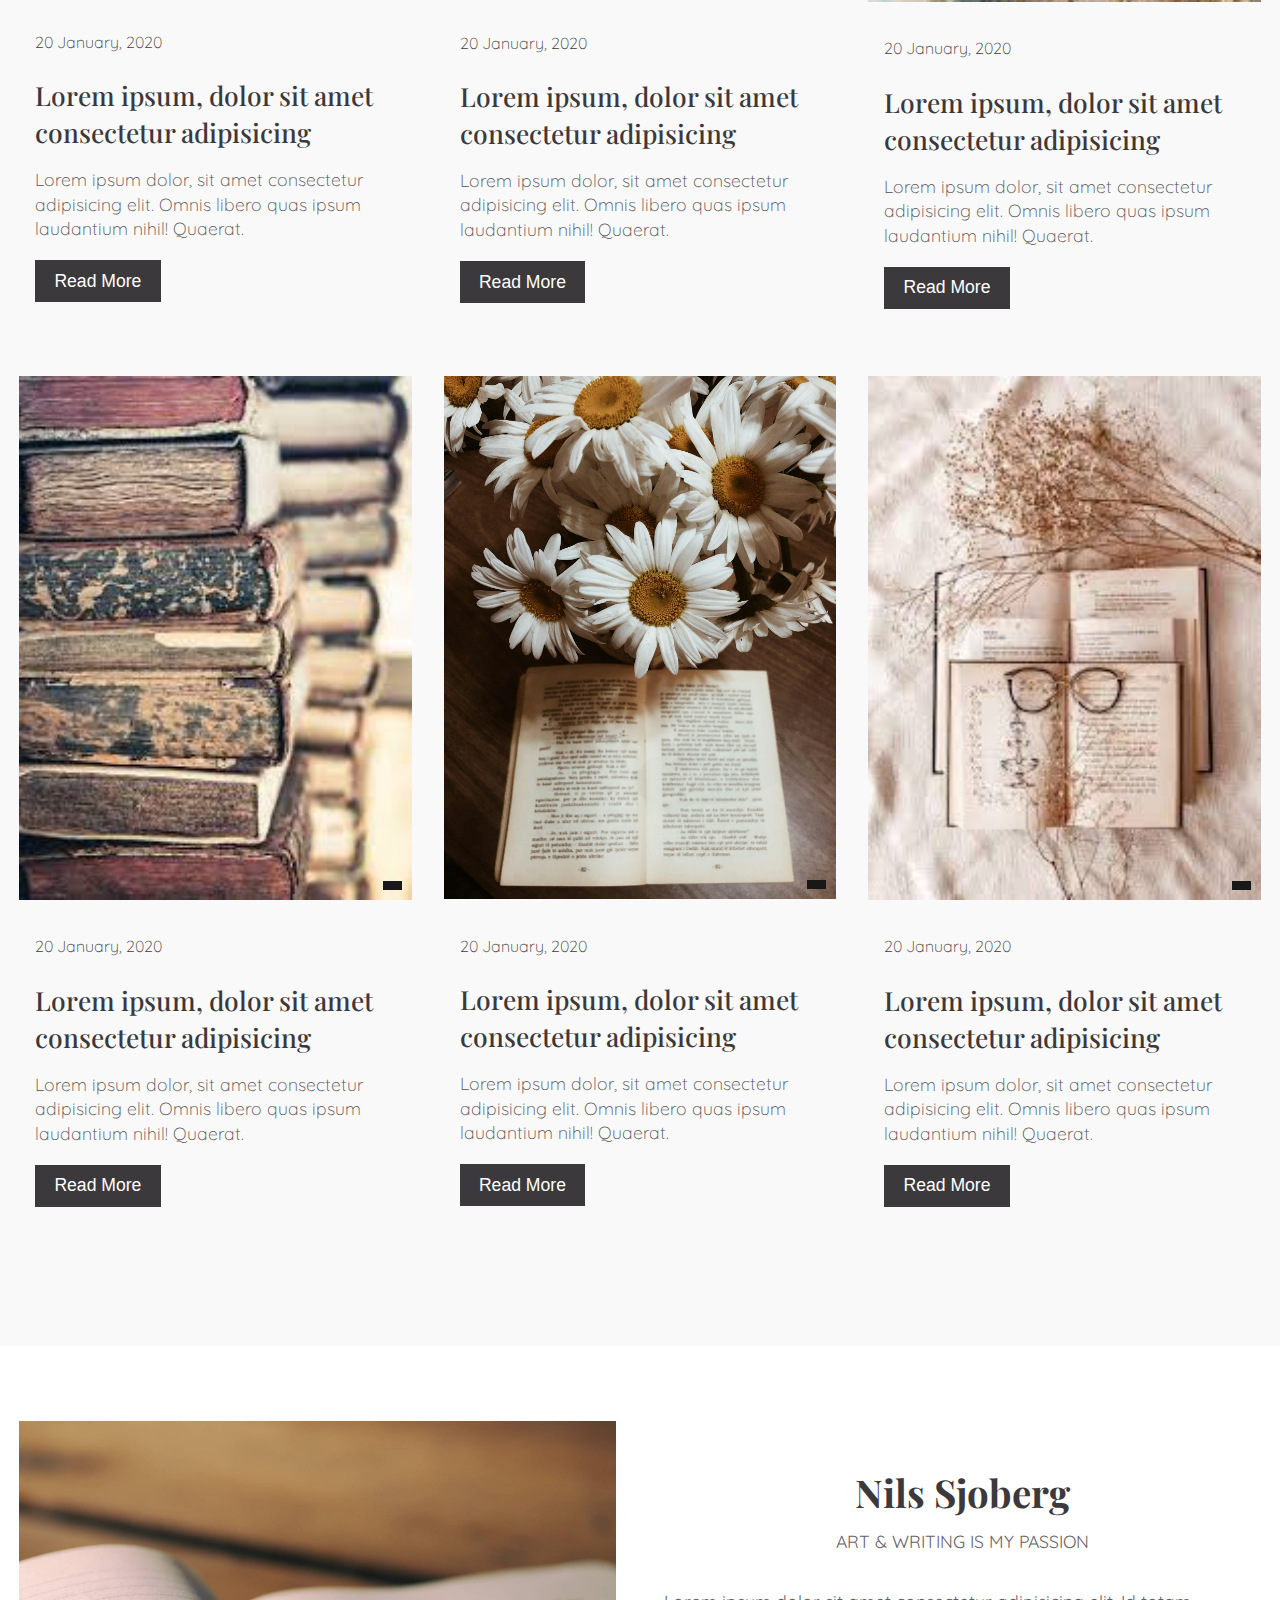
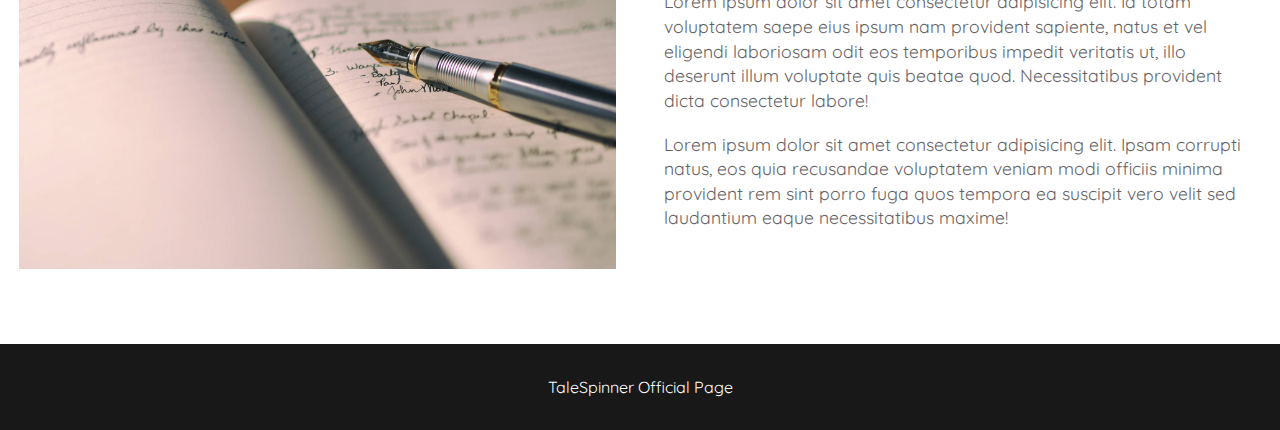
==== commit df1660ff: "third commit" ====
--- a/index.html
+++ b/index.html
@@ -21,6 +21,7 @@
             <a href = "">home</a>
             <a href = "#story">stories</a>
             <a href = "#about">about</a>
+            <a href = "post.html">Write-Your-Story</a>
           </div>
         </div>
       </nav>
@@ -51,8 +52,8 @@
         <div class = "design-content">
           <!-- item -->
           <div class = "design-item">
-            <div class = "design-img">
-              <img src = "images/art-design-1.jpg" alt = "" onlcick="return goToStory1()">
+            <div class = "design-img" onclick="return goToStory1()">
+              <img src = "images/art-design-1.jpg" alt = "">
               <span><i class = "far fa-heart"></i> 22</span>
               <span>Woven Stories</span>
             </div>
@@ -63,8 +64,8 @@
           <!-- end of item -->
           <!-- item -->
           <div class = "design-item">
-            <div class = "design-img">
-              <img src = "images/art-design-2.jpg" alt = "" onlcick="return goToStory2()">
+            <div class = "design-img" onclick="return goToStory2()">
+              <img src = "images/art-design-2.jpg" alt = "">
               <span><i class = "far fa-heart"></i> 22</span>
               <span>Woven Stories</span>
             </div>
@@ -75,49 +76,49 @@
           <!-- end of item -->
           <!-- item -->
           <div class = "design-item">
-            <div class = "design-img">
+            <div class = "design-img" onclick="return goToStory3()">
               <img src = "images/art-design-3.jpg" alt = "">
               <span><i class = "far fa-heart"></i> 22</span>
               <span>Woven Stories</span>
             </div>
             <div class = "design-title">
-              <a href = "#">make an awesome art portfolio for college or university</a>
-            </div>
-          </div>
-          <!-- end of item -->
-          <!-- item -->
-          <div class = "design-item">
-            <div class = "design-img">
+              <a href = "story3.html">Zombie Heist</a>
+            </div>
+          </div>
+          <!-- end of item -->
+          <!-- item -->
+          <div class = "design-item">
+            <div class = "design-img" onclick="return goToStory4()">
               <img src = "images/art-design-4.jpg" alt = "">
               <span><i class = "far fa-heart"></i> 22</span>
               <span>Woven Stories</span>
             </div>
             <div class = "design-title">
-              <a href = "#">make an awesome art portfolio for college or university</a>
-            </div>
-          </div>
-          <!-- end of item -->
-          <!-- item -->
-          <div class = "design-item">
-            <div class = "design-img">
+              <a href = "story4.html">Echoes of the Haunted Manor</a>
+            </div>
+          </div>
+          <!-- end of item -->
+          <!-- item -->
+          <div class = "design-item">
+            <div class = "design-img" onclick="return goToStory5()">
               <img src = "images/art-design-5.jpg" alt = "">
               <span><i class = "far fa-heart"></i> 22</span>
               <span>Woven Stories</span>
             </div>
             <div class = "design-title">
-              <a href = "#">make an awesome art portfolio for college or university</a>
-            </div>
-          </div>
-          <!-- end of item -->
-          <!-- item -->
-          <div class = "design-item">
-            <div class = "design-img">
+              <a href = "story5.html">HurtBeat</a>
+            </div>
+          </div>
+          <!-- end of item -->
+          <!-- item -->
+          <div class = "design-item">
+            <div class = "design-img" onclick="return goToEnd()">
               <img src = "images/art-design-6.jpg" alt = "">
               <span><i class = "far fa-heart"></i> 22</span>
               <span>Tales Spinner</span>
             </div>
             <div class = "design-title">
-              <a href = "#">make an awesome art portfolio for college or university</a>
+              <a href = "end.html">More Stories Coming Soon...</a>
             </div>
           </div>
           <!-- end of item -->
--- a/style.css
+++ b/style.css
@@ -65,6 +65,17 @@
 }
 .navbar-nav a:hover{
     opacity: 0.7;
+}
+.home-link{
+    color: #ffffff;
+    font-size: 1.2rem;
+    display: block;
+    text-align: center;
+    text-decoration: none;
+    font-family: var(--Playfair);
+    letter-spacing: 1px;
+    padding: 1rem 0;
+
 }
 .banner{
     flex: 1;
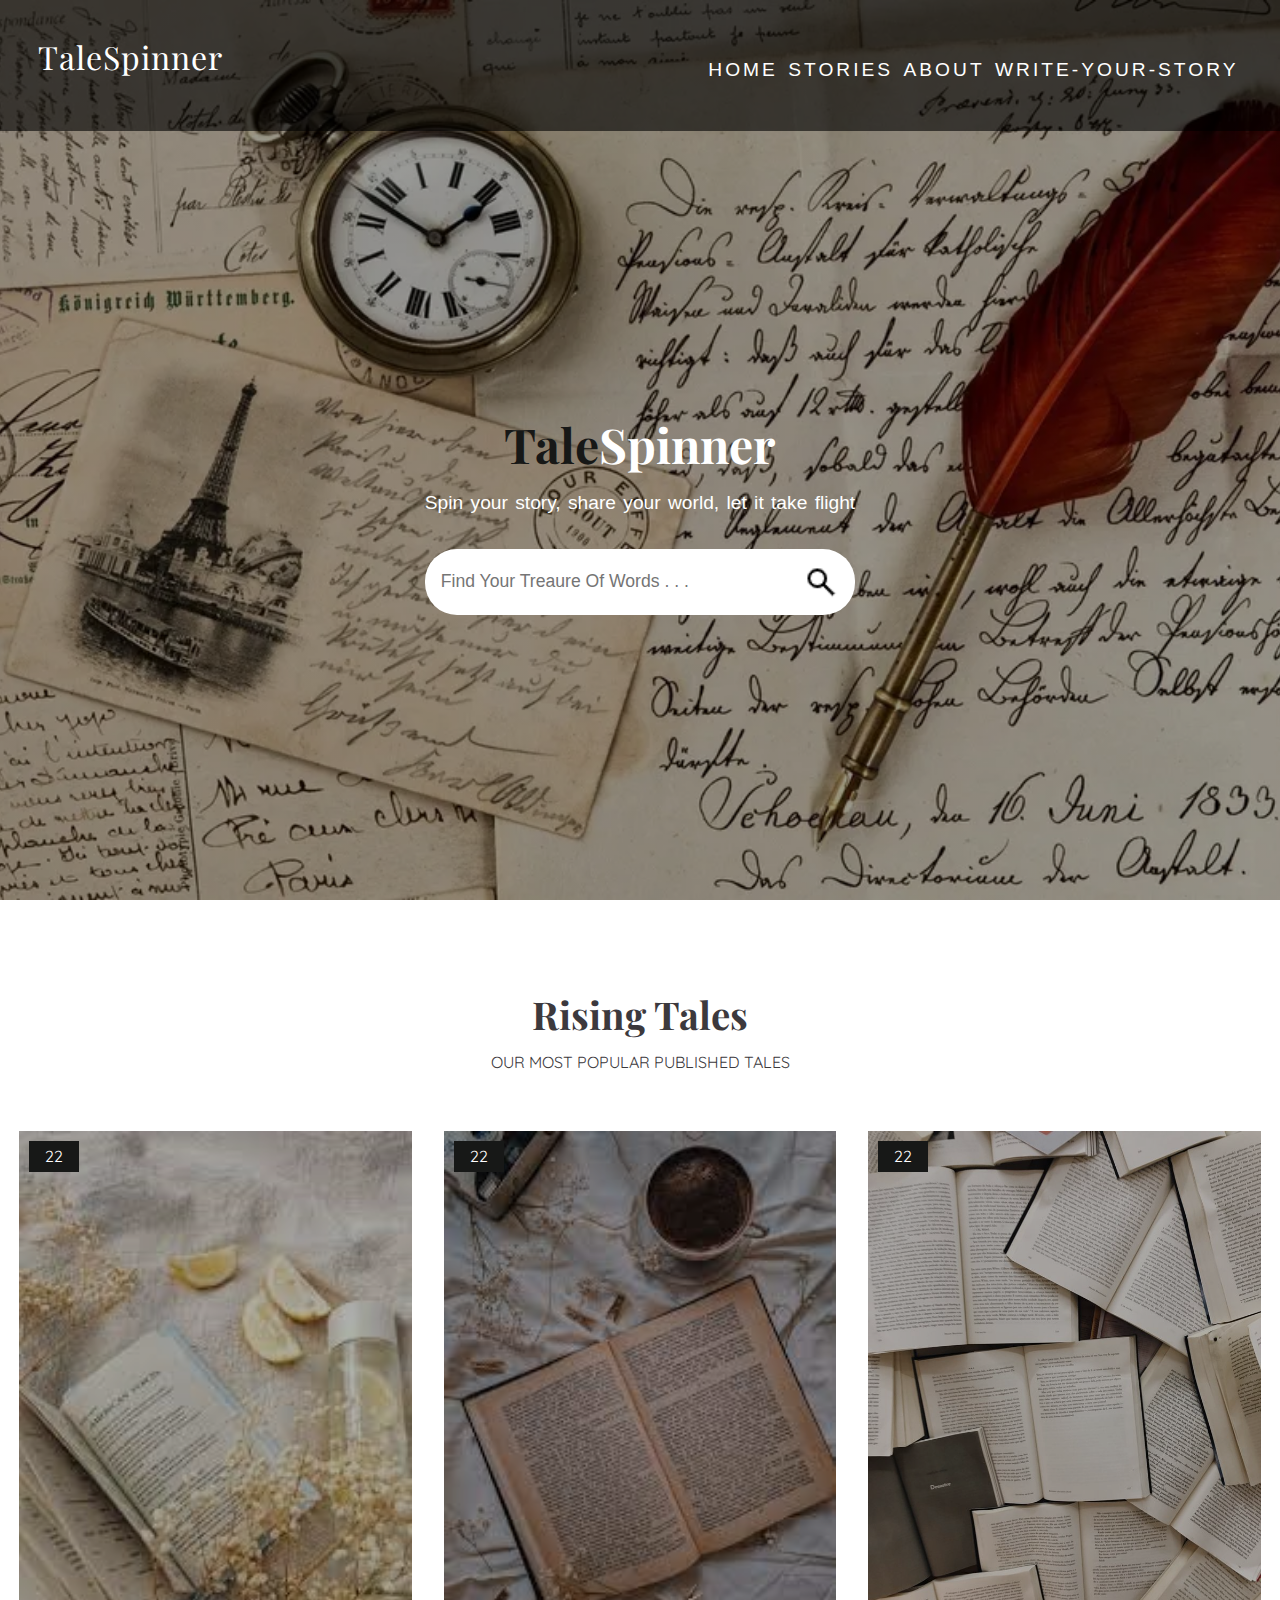
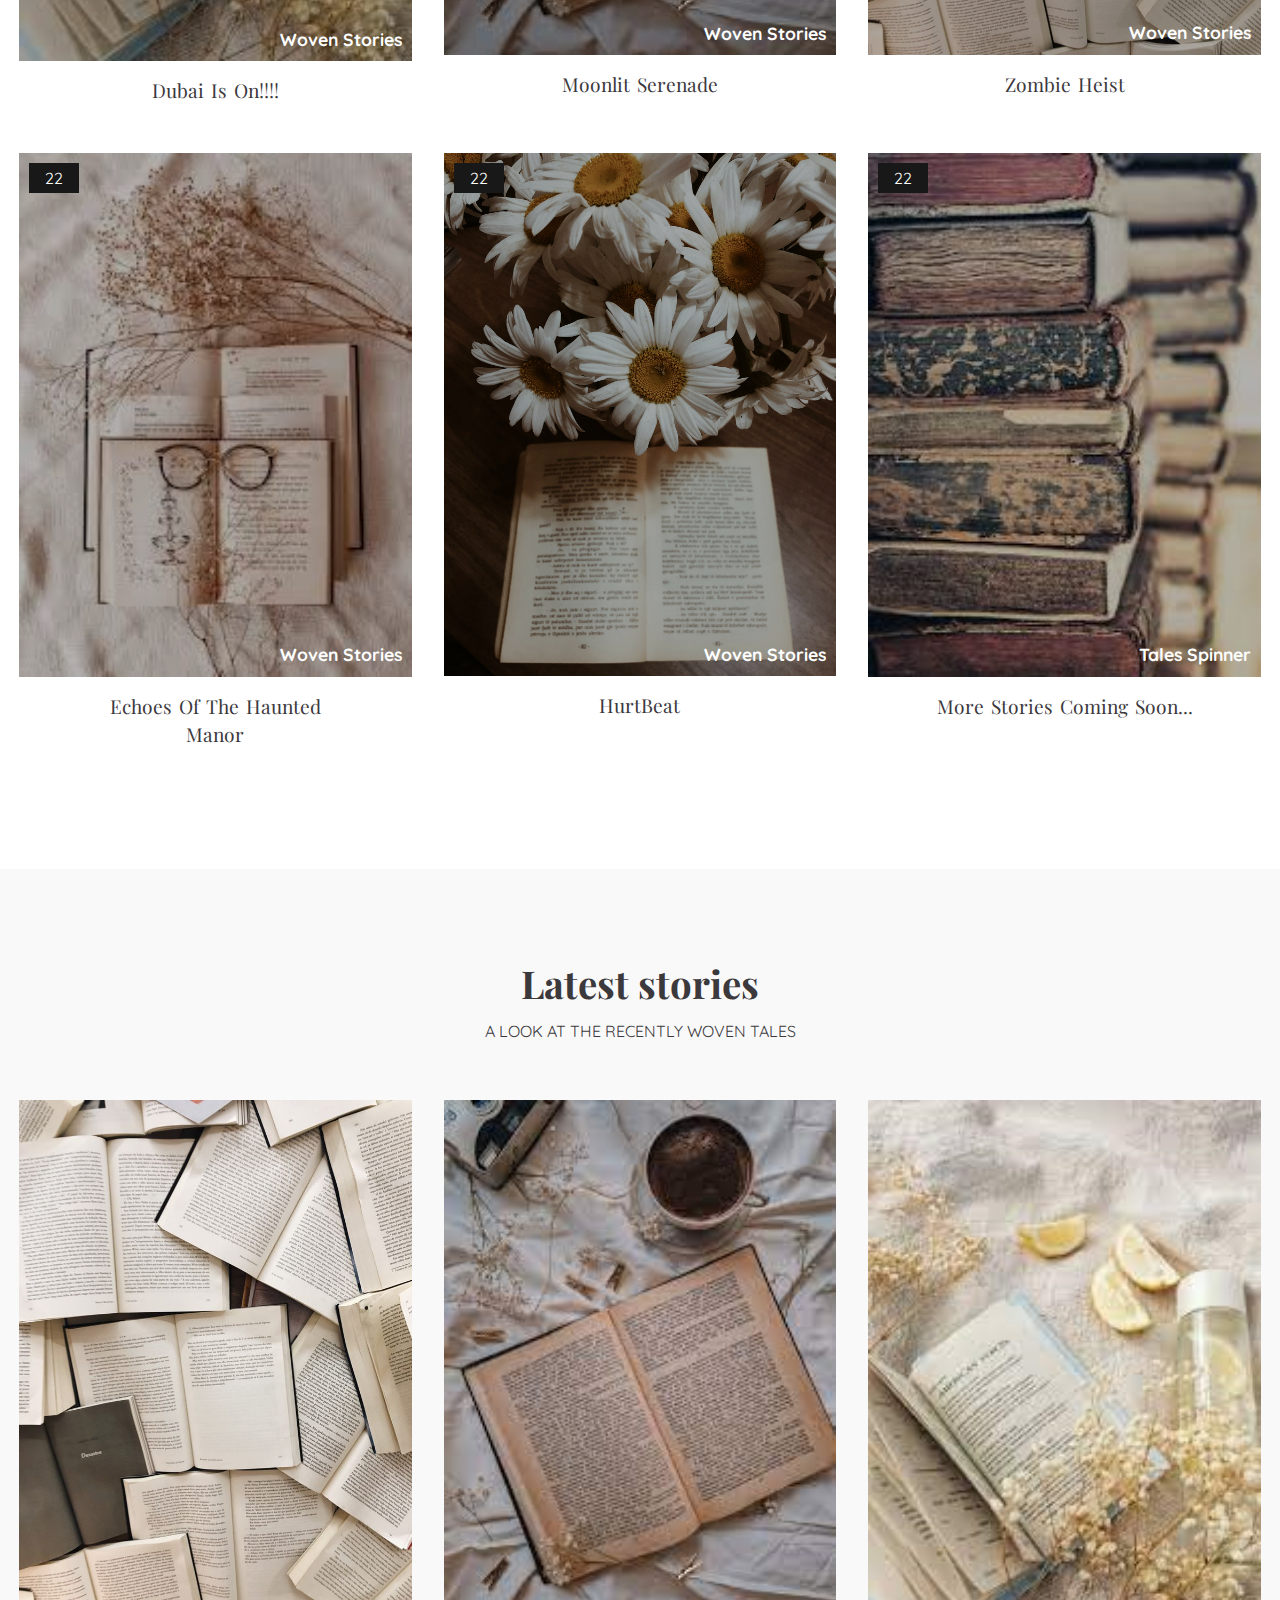
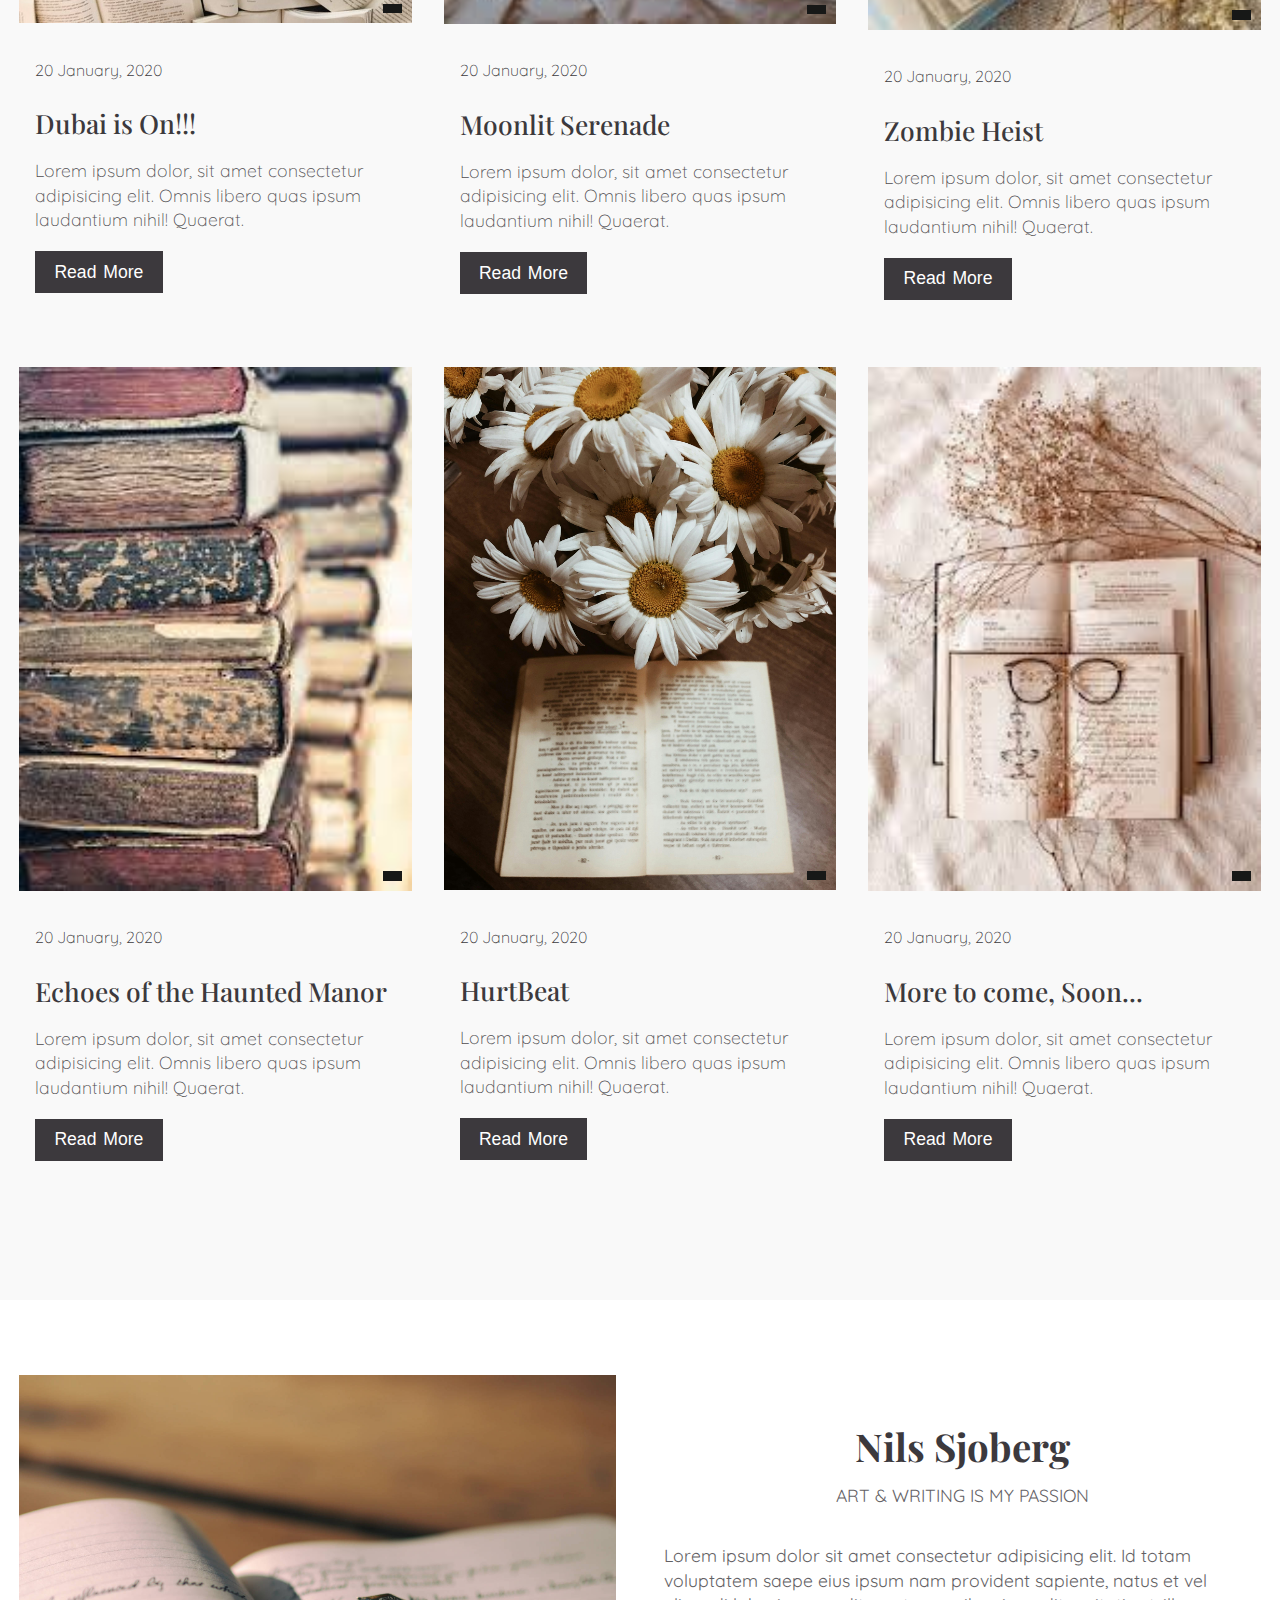
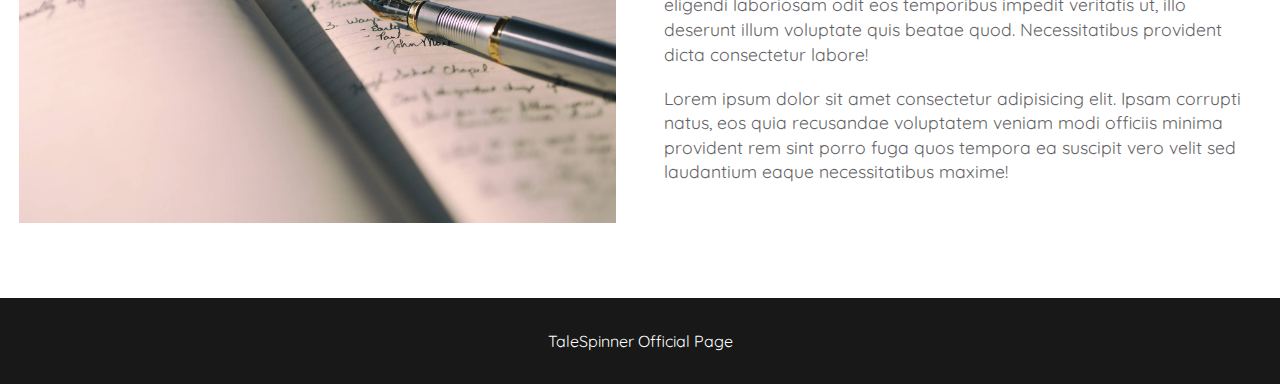
==== commit 17cfedff: "Add new stories and navigation links" ====
--- a/index.html
+++ b/index.html
@@ -144,9 +144,9 @@
             </div>
             <div class = "story-text">
               <span>20 January, 2020</span>
-              <h2>Lorem ipsum, dolor sit amet consectetur adipisicing</h2>
-              <p>Lorem ipsum dolor, sit amet consectetur adipisicing elit. Omnis libero quas ipsum laudantium nihil! Quaerat.</p>
-              <a href = "#">Read More</a>
+              <h2>Dubai is On!!!</h2>
+              <p>Lorem ipsum dolor, sit amet consectetur adipisicing elit. Omnis libero quas ipsum laudantium nihil! Quaerat.</p>
+              <a href = "story1.html">Read More</a>
             </div>
           </div>
           <!-- end of item -->
@@ -158,9 +158,9 @@
             </div>
             <div class = "story-text">
               <span>20 January, 2020</span>
-              <h2>Lorem ipsum, dolor sit amet consectetur adipisicing</h2>
-              <p>Lorem ipsum dolor, sit amet consectetur adipisicing elit. Omnis libero quas ipsum laudantium nihil! Quaerat.</p>
-              <a href = "#">Read More</a>
+              <h2>Moonlit Serenade</h2>
+              <p>Lorem ipsum dolor, sit amet consectetur adipisicing elit. Omnis libero quas ipsum laudantium nihil! Quaerat.</p>
+              <a href = "story2.html">Read More</a>
             </div>
           </div>
           <!-- end of item -->
@@ -172,9 +172,9 @@
             </div>
             <div class = "story-text">
               <span>20 January, 2020</span>
-              <h2>Lorem ipsum, dolor sit amet consectetur adipisicing</h2>
-              <p>Lorem ipsum dolor, sit amet consectetur adipisicing elit. Omnis libero quas ipsum laudantium nihil! Quaerat.</p>
-              <a href = "#">Read More</a>
+              <h2>Zombie Heist</h2>
+              <p>Lorem ipsum dolor, sit amet consectetur adipisicing elit. Omnis libero quas ipsum laudantium nihil! Quaerat.</p>
+              <a href = "story3.html">Read More</a>
             </div>
           </div>
           <!-- end of item -->
@@ -186,9 +186,9 @@
             </div>
             <div class = "story-text">
               <span>20 January, 2020</span>
-              <h2>Lorem ipsum, dolor sit amet consectetur adipisicing</h2>
-              <p>Lorem ipsum dolor, sit amet consectetur adipisicing elit. Omnis libero quas ipsum laudantium nihil! Quaerat.</p>
-              <a href = "#">Read More</a>
+              <h2>Echoes of the Haunted Manor</h2>
+              <p>Lorem ipsum dolor, sit amet consectetur adipisicing elit. Omnis libero quas ipsum laudantium nihil! Quaerat.</p>
+              <a href = "story4.html">Read More</a>
             </div>
           </div>
           <!-- end of item -->
@@ -200,9 +200,9 @@
             </div>
             <div class = "story-text">
               <span>20 January, 2020</span>
-              <h2>Lorem ipsum, dolor sit amet consectetur adipisicing</h2>
-              <p>Lorem ipsum dolor, sit amet consectetur adipisicing elit. Omnis libero quas ipsum laudantium nihil! Quaerat.</p>
-              <a href = "#">Read More</a>
+              <h2>HurtBeat</h2>
+              <p>Lorem ipsum dolor, sit amet consectetur adipisicing elit. Omnis libero quas ipsum laudantium nihil! Quaerat.</p>
+              <a href = "story5.html">Read More</a>
             </div>
           </div>
           <!-- end of item -->
@@ -214,9 +214,9 @@
             </div>
             <div class = "story-text">
               <span>20 January, 2020</span>
-              <h2>Lorem ipsum, dolor sit amet consectetur adipisicing</h2>
-              <p>Lorem ipsum dolor, sit amet consectetur adipisicing elit. Omnis libero quas ipsum laudantium nihil! Quaerat.</p>
-              <a href = "#">Read More</a>
+              <h2>More to come, Soon...</h2>
+              <p>Lorem ipsum dolor, sit amet consectetur adipisicing elit. Omnis libero quas ipsum laudantium nihil! Quaerat.</p>
+              <a href = "end.html">Read More</a>
             </div>
           </div>
           <!-- end of item -->
--- a/style.css
+++ b/style.css
@@ -59,7 +59,7 @@
     color: #fff;
     text-decoration: none;
     display: inline-block;
-    padding: 0.4rem 0.1rem;
+    padding: 0.4rem 0.2rem;
     letter-spacing: 3px;
     transition: opacity 0.5s ease;
 }
@@ -94,12 +94,14 @@
     font-family: var(--Playfair);
     color: var(--exDark);
 }
-.banner p{
+.banner p,a{
     padding: 1rem 0 2rem 0;
     font-size: 1.2rem;
     font-family: var(--Roboto);
     font-weight: 300;
     word-spacing: 2px;
+    text-decoration: none;
+    color: #ffffff;
 }
 .banner i{
     padding: 1rem 0 2rem 0;
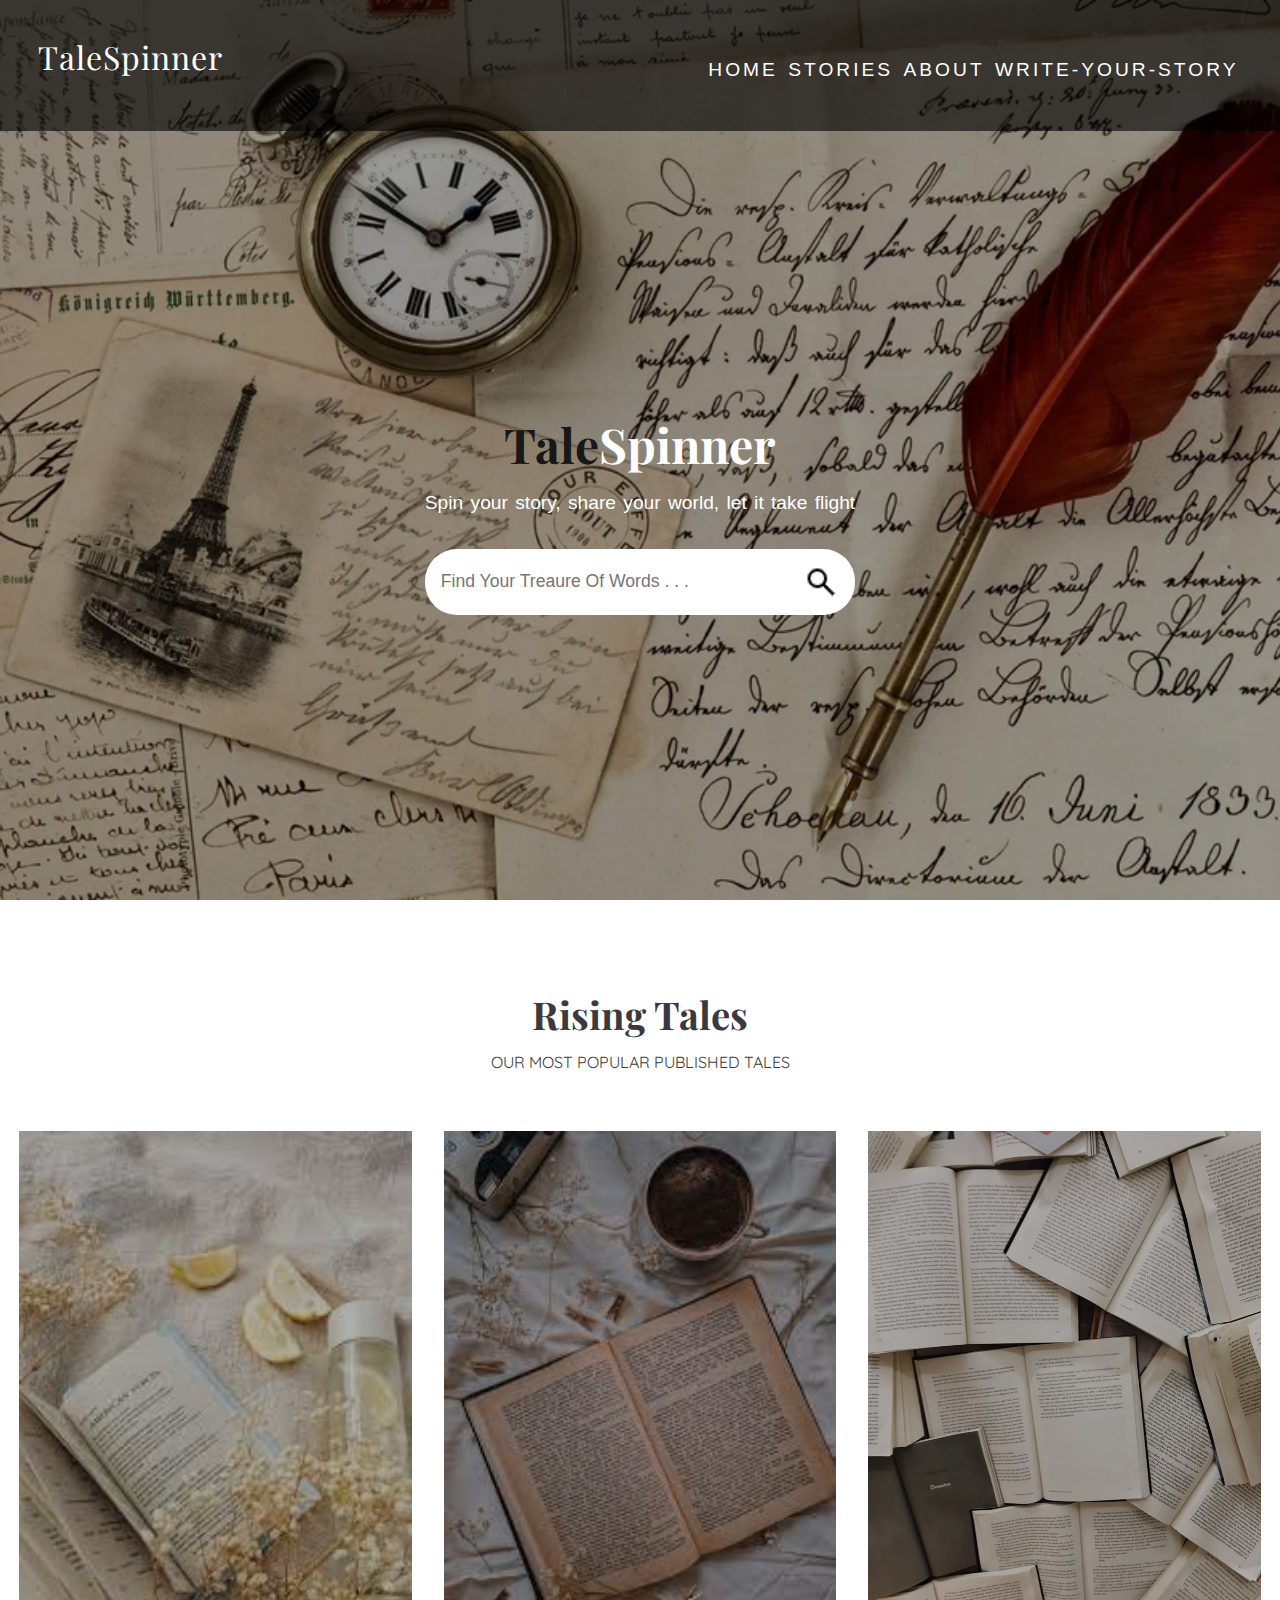
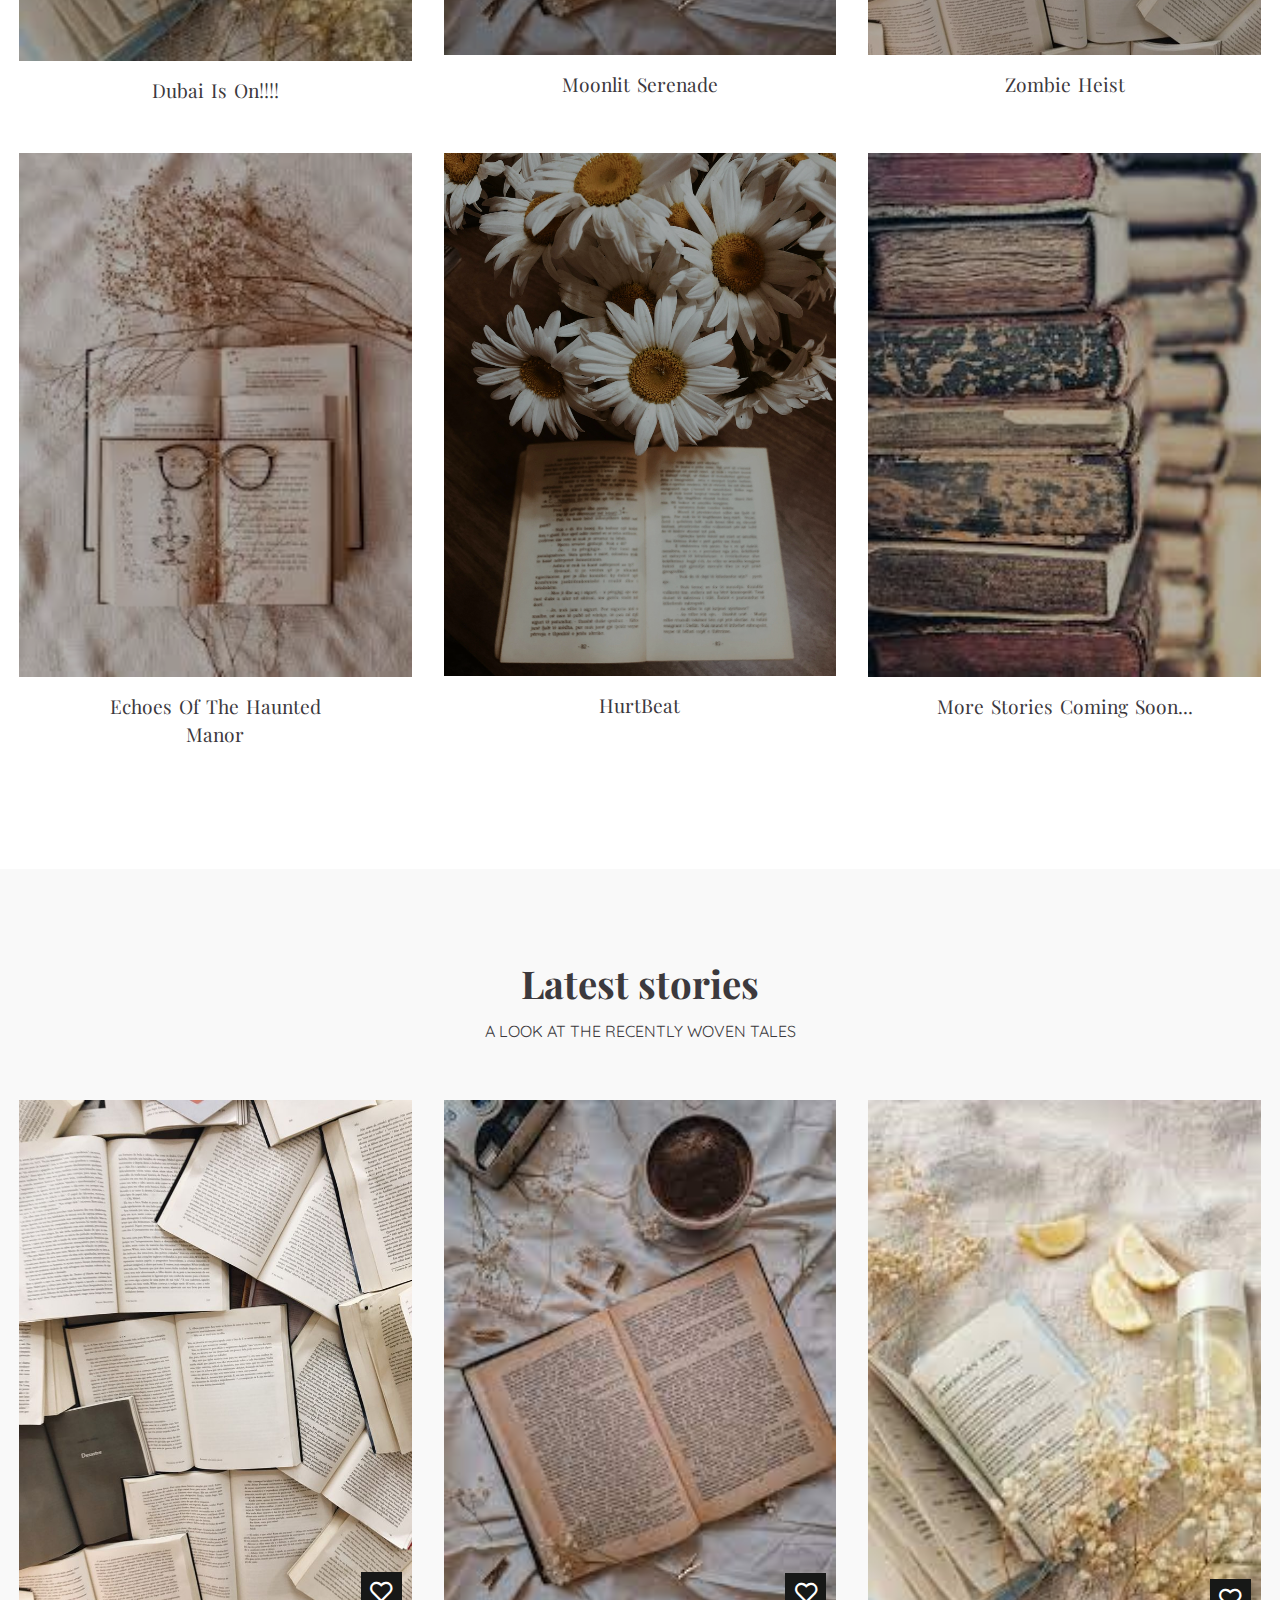
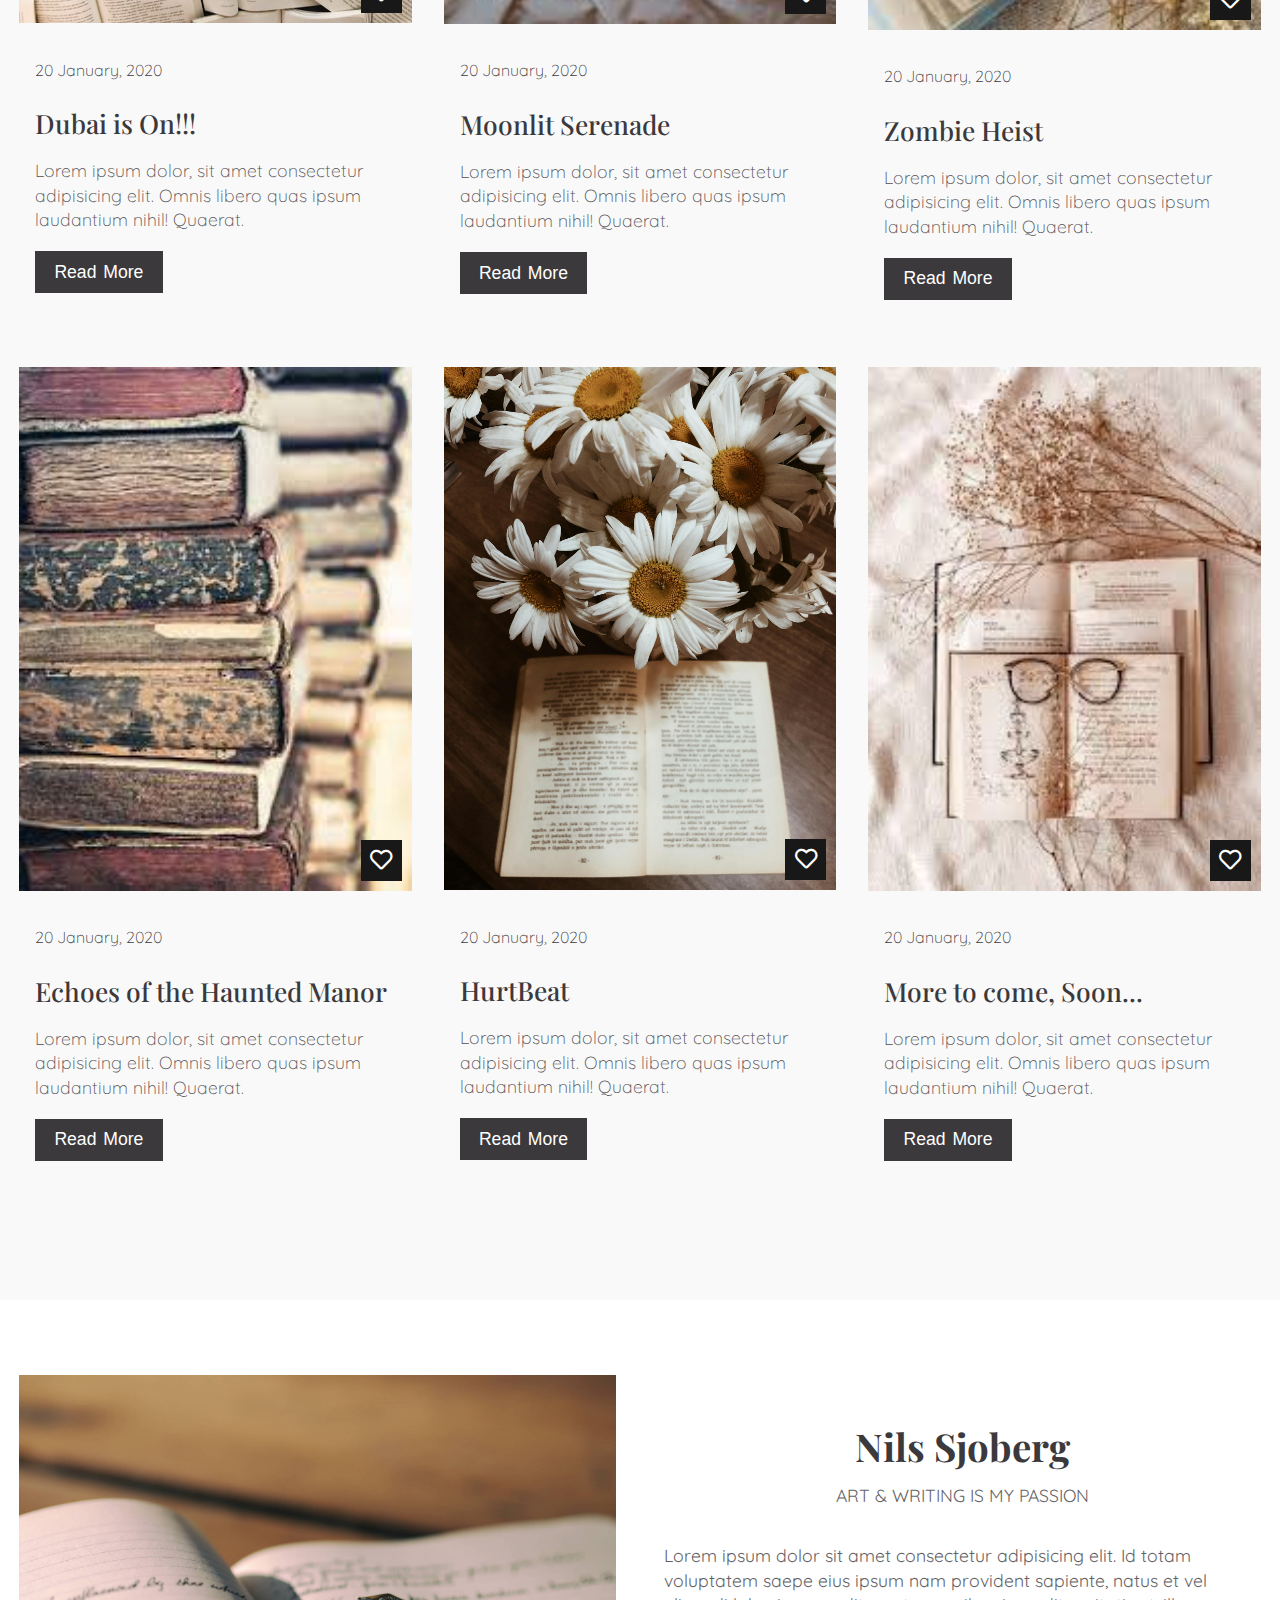
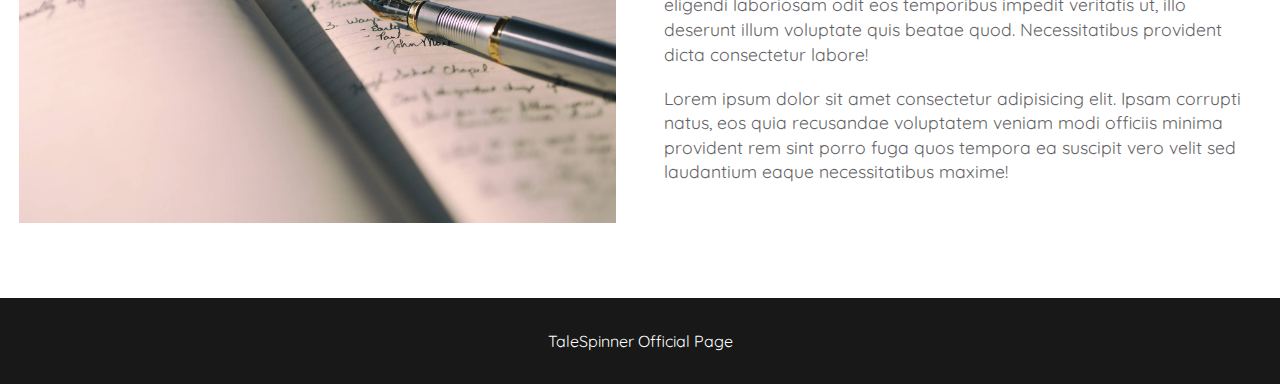
==== commit f8547e68: "Mostly Final" ====
--- a/index.html
+++ b/index.html
@@ -6,8 +6,9 @@
     <title>Bring your stories to life</title>
     <meta name="viewport" content="width=device-width, initial-scale=1">
     <!-- Font awesome icon -->
-    <link rel="stylesheet" href="https://cdnjs.cloudflare.com/ajax/libs/font-awesome/5.15.1/css/all.min.css" integrity="sha512-+4zCK9k+qNFUR5X+cKL9EIR+ZOhtIloNl9GIKS57V1MyNsYpYcUrUeQc9vNfzsWfV28IaLL3i96P9sdNyeRssA==" crossorigin="anonymous" />
+    <link rel="stylesheet" href="https://cdnjs.cloudflare.com/ajax/libs/font-awesome/5.15.1/css/all.min.css" />
     <link rel="stylesheet" href="style.css">
+    <script src="https://code.jquery.com/jquery-3.7.1.min.js"></script>
     <script src="route.js"></script>
   </head>
   <body>
@@ -53,9 +54,7 @@
           <!-- item -->
           <div class = "design-item">
             <div class = "design-img" onclick="return goToStory1()">
-              <img src = "images/art-design-1.jpg" alt = "">
-              <span><i class = "far fa-heart"></i> 22</span>
-              <span>Woven Stories</span>
+              <img src = "images/art-design-1.jpg">
             </div>
             <div class = "design-title">
               <a href = "story1.html">Dubai Is On!!!!</a>
@@ -66,8 +65,6 @@
           <div class = "design-item">
             <div class = "design-img" onclick="return goToStory2()">
               <img src = "images/art-design-2.jpg" alt = "">
-              <span><i class = "far fa-heart"></i> 22</span>
-              <span>Woven Stories</span>
             </div>
             <div class = "design-title">
               <a href = "story2.html">Moonlit Serenade</a>
@@ -78,8 +75,6 @@
           <div class = "design-item">
             <div class = "design-img" onclick="return goToStory3()">
               <img src = "images/art-design-3.jpg" alt = "">
-              <span><i class = "far fa-heart"></i> 22</span>
-              <span>Woven Stories</span>
             </div>
             <div class = "design-title">
               <a href = "story3.html">Zombie Heist</a>
@@ -90,8 +85,6 @@
           <div class = "design-item">
             <div class = "design-img" onclick="return goToStory4()">
               <img src = "images/art-design-4.jpg" alt = "">
-              <span><i class = "far fa-heart"></i> 22</span>
-              <span>Woven Stories</span>
             </div>
             <div class = "design-title">
               <a href = "story4.html">Echoes of the Haunted Manor</a>
@@ -102,8 +95,6 @@
           <div class = "design-item">
             <div class = "design-img" onclick="return goToStory5()">
               <img src = "images/art-design-5.jpg" alt = "">
-              <span><i class = "far fa-heart"></i> 22</span>
-              <span>Woven Stories</span>
             </div>
             <div class = "design-title">
               <a href = "story5.html">HurtBeat</a>
@@ -114,8 +105,6 @@
           <div class = "design-item">
             <div class = "design-img" onclick="return goToEnd()">
               <img src = "images/art-design-6.jpg" alt = "">
-              <span><i class = "far fa-heart"></i> 22</span>
-              <span>Tales Spinner</span>
             </div>
             <div class = "design-title">
               <a href = "end.html">More Stories Coming Soon...</a>
@@ -140,7 +129,7 @@
           <div class = "story-item">
             <div class = "story-img">
               <img src = "images/art-design-3.jpg" alt = "">
-              <span><i class = "far fa-heart"></i></span>
+              <span><i class = "heart far fa-heart"></i></span>
             </div>
             <div class = "story-text">
               <span>20 January, 2020</span>
@@ -154,7 +143,7 @@
           <div class = "story-item">
             <div class = "story-img">
               <img src = "images/art-design-2.jpg" alt = "">
-              <span><i class = "far fa-heart"></i></span>
+              <span><i class = "heart far fa-heart"></i></span>
             </div>
             <div class = "story-text">
               <span>20 January, 2020</span>
@@ -168,7 +157,7 @@
           <div class = "story-item">
             <div class = "story-img">
               <img src = "images/art-design-1.jpg" alt = "">
-              <span><i class = "far fa-heart"></i></span>
+              <span><i class = " heart far fa-heart"></i></span>
             </div>
             <div class = "story-text">
               <span>20 January, 2020</span>
@@ -182,7 +171,7 @@
           <div class = "story-item">
             <div class = "story-img">
               <img src = "images/art-design-6.jpg" alt = "">
-              <span><i class = "far fa-heart"></i></span>
+              <span><i class = "heart far fa-heart"></i></span>
             </div>
             <div class = "story-text">
               <span>20 January, 2020</span>
@@ -196,7 +185,7 @@
           <div class = "story-item">
             <div class = "story-img">
               <img src = "images/art-design-5.jpg" alt = "">
-              <span><i class = "far fa-heart"></i></span>
+              <span><i class = "heart far fa-heart"></i></span>
             </div>
             <div class = "story-text">
               <span>20 January, 2020</span>
@@ -210,7 +199,7 @@
           <div class = "story-item">
             <div class = "story-img">
               <img src = "images/art-design-4.jpg" alt = "">
-              <span><i class = "far fa-heart"></i></span>
+              <span><i class = "heart far fa-heart"></i></span>
             </div>
             <div class = "story-text">
               <span>20 January, 2020</span>
@@ -253,4 +242,12 @@
     
     
   </body>
+
+  <script>
+    $(document).ready(function(){
+      $(".heart").click(function(){
+        $(this).toggleClass("far fas");
+      })
+    })
+  </script>
 </html>--- a/style.css
+++ b/style.css
@@ -181,24 +181,6 @@
 .design-item:hover img{
     transform: scale(1.2);
 }
-.design-img span:first-of-type{
-    position: absolute;
-    z-index: 1;
-    top: 10px;
-    left: 10px;
-    background: var(--exDark);
-    color: #fff;
-    padding: 0.25rem 1rem;
-}
-.design-img span:last-of-type{
-    position: absolute;
-    z-index: 1;
-    bottom: 10px;
-    right: 10px;
-    color: #fff;
-    font-weight: 700;
-    font-size: 1.1rem;
-}
 .design-title{
     padding: 1rem;
     font-size: 1.2rem;
@@ -232,6 +214,7 @@
     color: #fff;
     font-size: 1.4rem;
     padding: 0.3rem 0.6rem;
+    cursor: pointer;
 }
 .story-text{
     margin: 2.2rem 0;
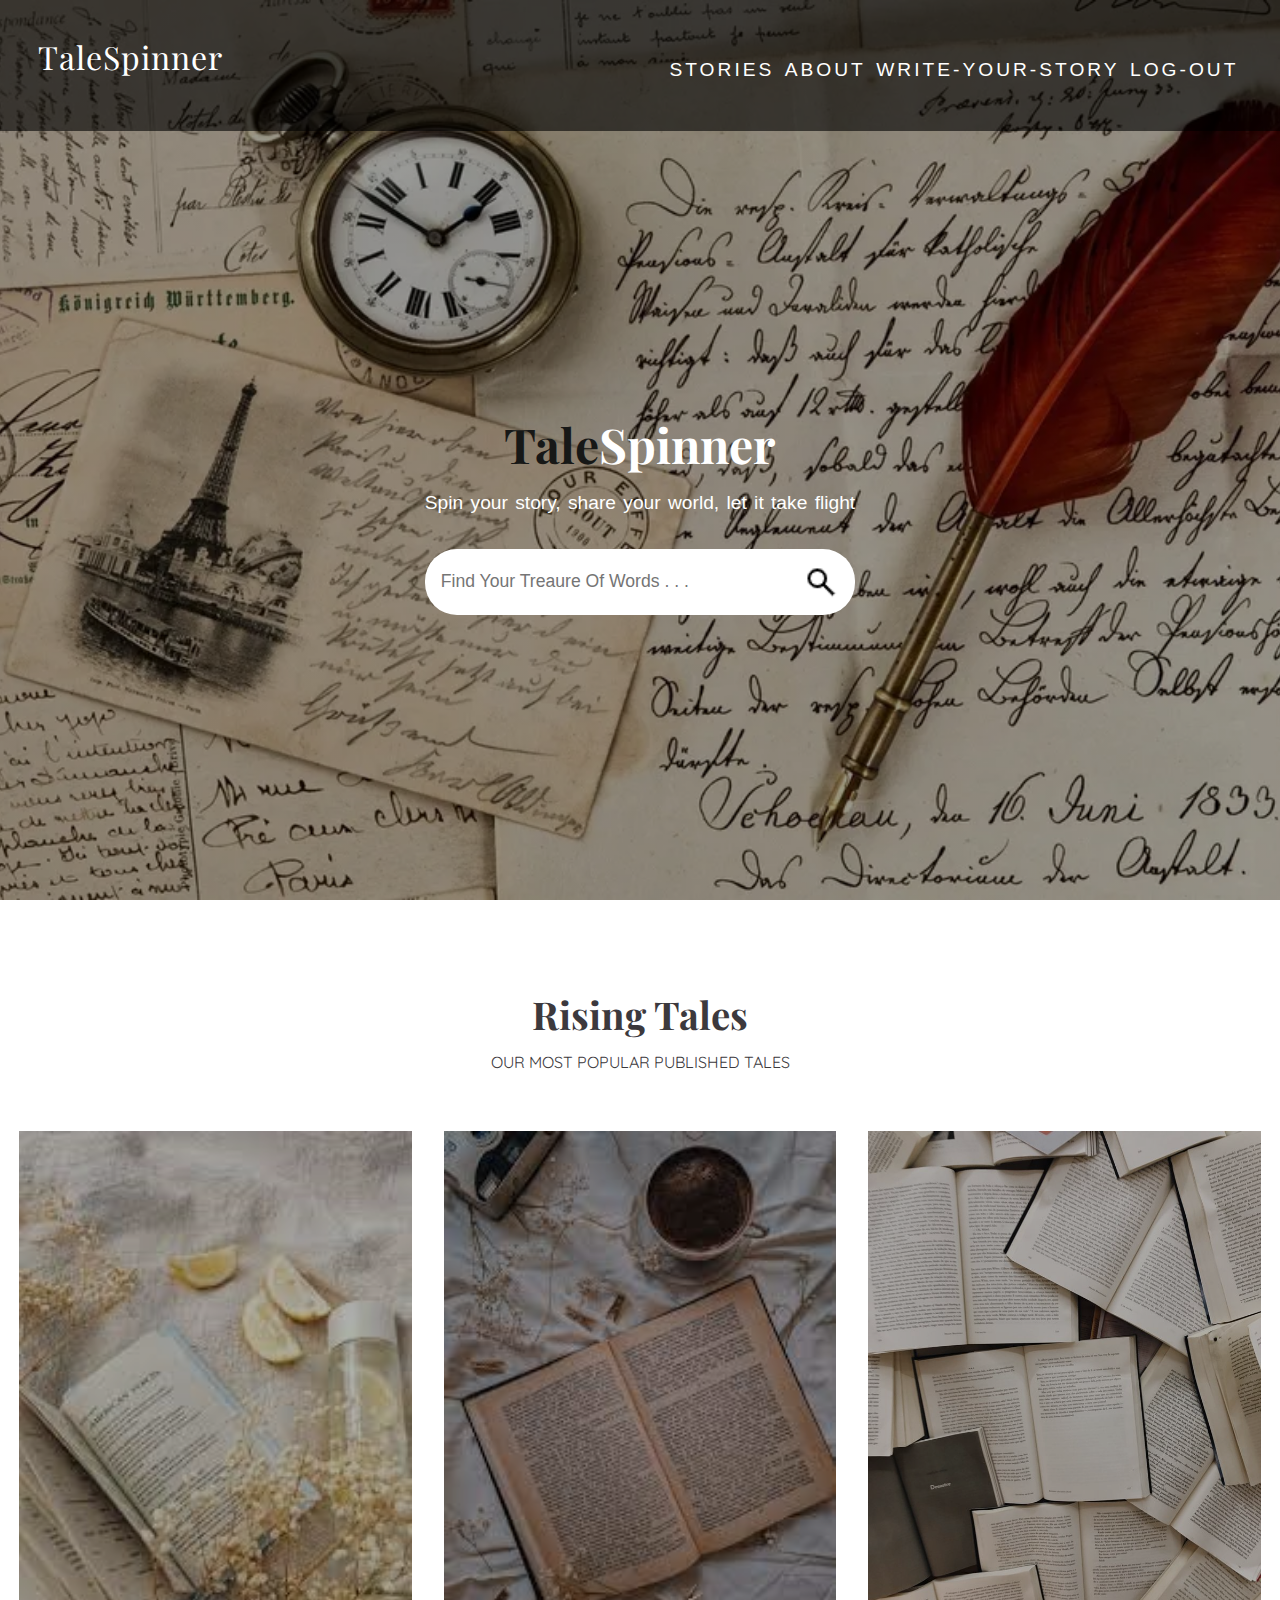
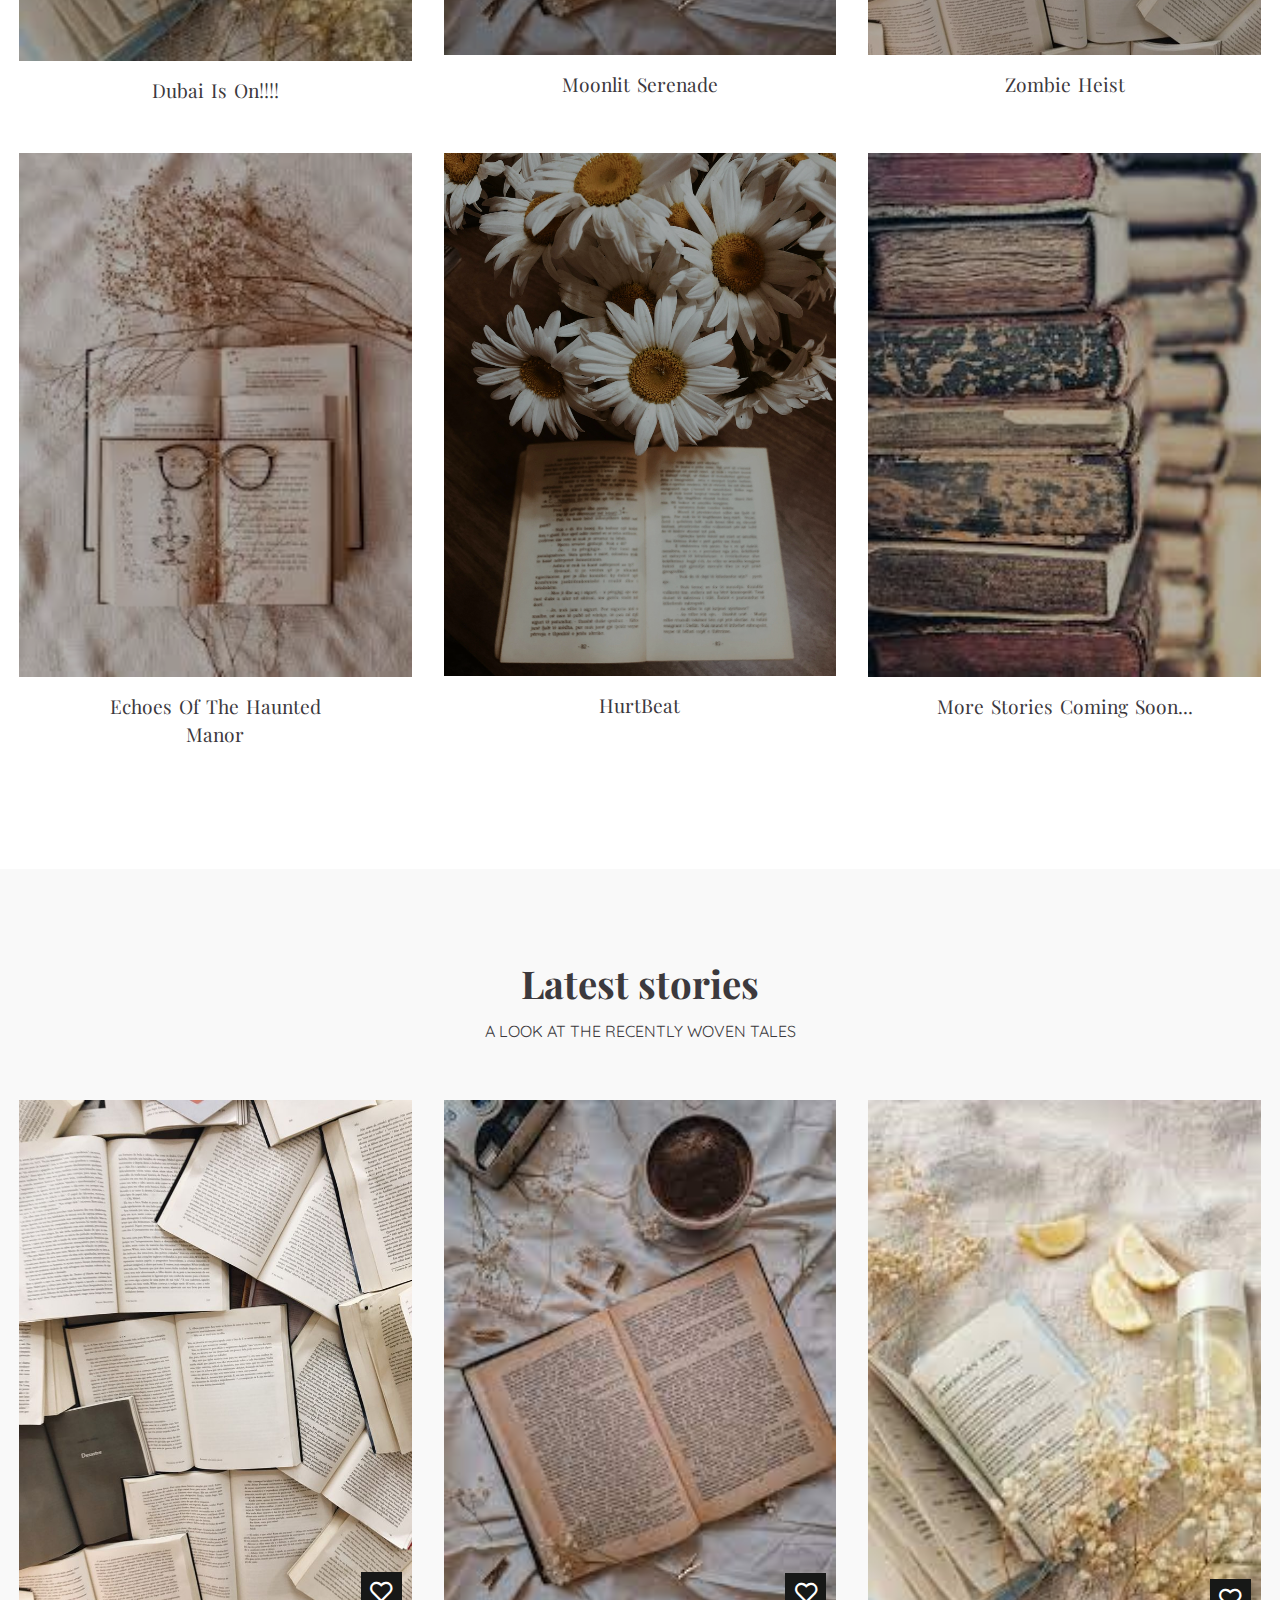
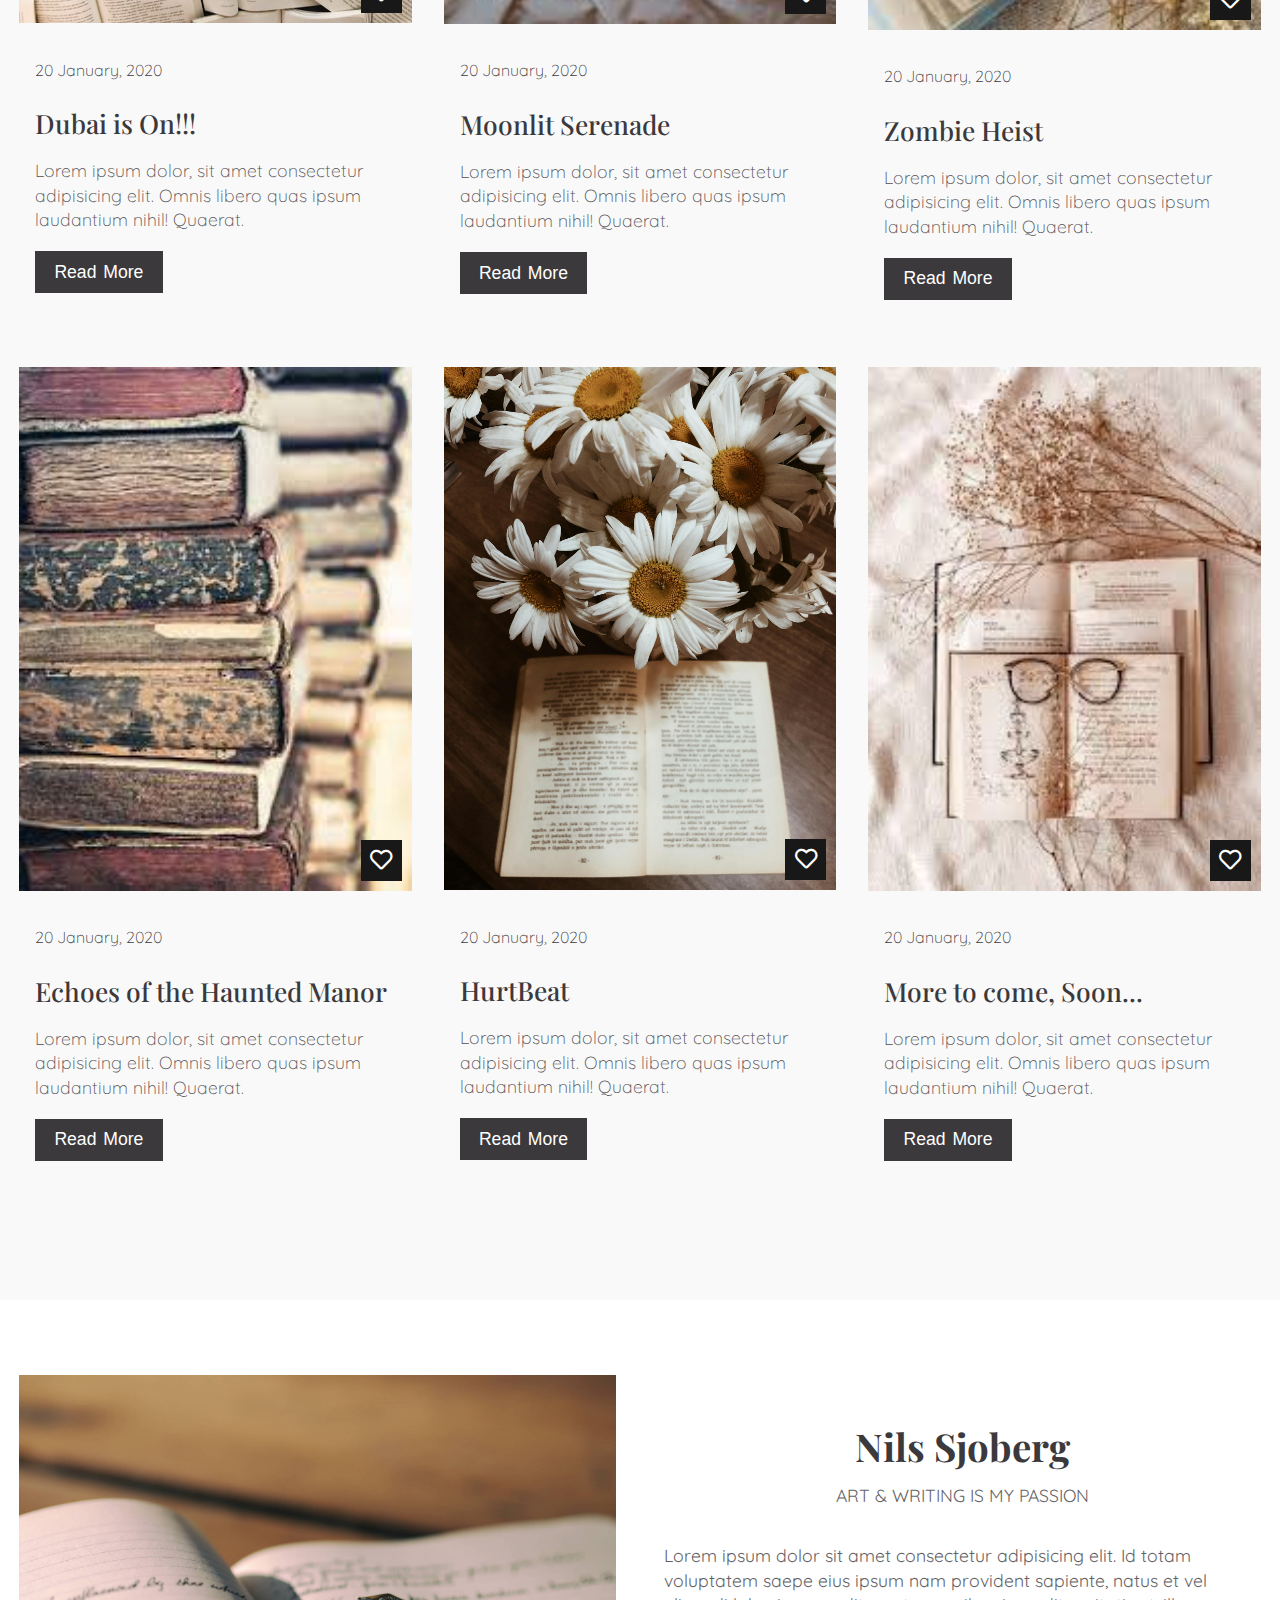
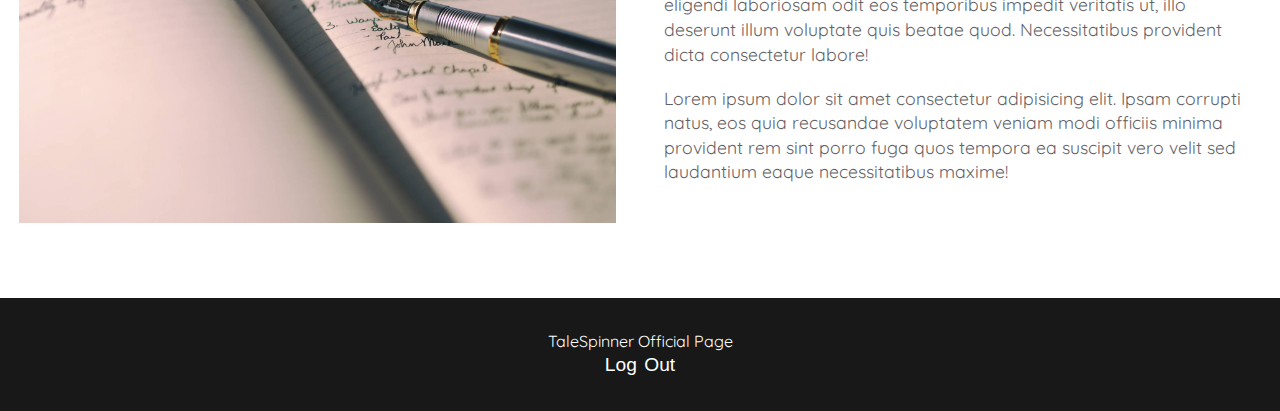
==== commit 413d74c7: "final" ====
--- a/index.html
+++ b/index.html
@@ -1,253 +1,268 @@
 <!DOCTYPE html>
 <html>
-  <head>
-    <meta charset="utf-8">
-    <meta http-equiv="X-UA-Compatible" content="IE=edge">
-    <title>Bring your stories to life</title>
-    <meta name="viewport" content="width=device-width, initial-scale=1">
-    <!-- Font awesome icon -->
-    <link rel="stylesheet" href="https://cdnjs.cloudflare.com/ajax/libs/font-awesome/5.15.1/css/all.min.css" />
-    <link rel="stylesheet" href="style.css">
-    <script src="https://code.jquery.com/jquery-3.7.1.min.js"></script>
-    <script src="route.js"></script>
-  </head>
-  <body>
-
-    <!-- header -->
-    <header>
-      <nav class = "navbar">
-        <div class = "container">
-          <a href = "index.html" class = "navbar-brand">TaleSpinner</a>
-          <div class = "navbar-nav">
-            <a href = "">home</a>
-            <a href = "#story">stories</a>
-            <a href = "#about">about</a>
-            <a href = "post.html">Write-Your-Story</a>
-          </div>
-        </div>
-      </nav>
-      <div class = "banner">
-        <div class = "container">
-          <h1 class = "banner-title">
-            <span>Tale</span>Spinner
-          </h1>
-          <p>Spin your story, share your world, let it take flight</p>
-          <form>
-            <input type = "text" class = "search-input" placeholder="find your treaure of words . . .">
-            <button type = "submit" class = "search-btn"><img src="images/search.png">
-            </button>
-          </form>
-        </div>
-      </div>
-    </header>
-    <!-- end of header -->
-    
-    <!-- design -->
-    <section class = "design" id = "design">
-      <div class = "container">
-        <div class = "title">
-          <h2>Rising Tales</h2>
-          <p>our most popular published tales</p>
-        </div>
-
-        <div class = "design-content">
-          <!-- item -->
-          <div class = "design-item">
-            <div class = "design-img" onclick="return goToStory1()">
-              <img src = "images/art-design-1.jpg">
-            </div>
-            <div class = "design-title">
-              <a href = "story1.html">Dubai Is On!!!!</a>
-            </div>
-          </div>
-          <!-- end of item -->
-          <!-- item -->
-          <div class = "design-item">
-            <div class = "design-img" onclick="return goToStory2()">
-              <img src = "images/art-design-2.jpg" alt = "">
-            </div>
-            <div class = "design-title">
-              <a href = "story2.html">Moonlit Serenade</a>
-            </div>
-          </div>
-          <!-- end of item -->
-          <!-- item -->
-          <div class = "design-item">
-            <div class = "design-img" onclick="return goToStory3()">
-              <img src = "images/art-design-3.jpg" alt = "">
-            </div>
-            <div class = "design-title">
-              <a href = "story3.html">Zombie Heist</a>
-            </div>
-          </div>
-          <!-- end of item -->
-          <!-- item -->
-          <div class = "design-item">
-            <div class = "design-img" onclick="return goToStory4()">
-              <img src = "images/art-design-4.jpg" alt = "">
-            </div>
-            <div class = "design-title">
-              <a href = "story4.html">Echoes of the Haunted Manor</a>
-            </div>
-          </div>
-          <!-- end of item -->
-          <!-- item -->
-          <div class = "design-item">
-            <div class = "design-img" onclick="return goToStory5()">
-              <img src = "images/art-design-5.jpg" alt = "">
-            </div>
-            <div class = "design-title">
-              <a href = "story5.html">HurtBeat</a>
-            </div>
-          </div>
-          <!-- end of item -->
-          <!-- item -->
-          <div class = "design-item">
-            <div class = "design-img" onclick="return goToEnd()">
-              <img src = "images/art-design-6.jpg" alt = "">
-            </div>
-            <div class = "design-title">
-              <a href = "end.html">More Stories Coming Soon...</a>
-            </div>
-          </div>
-          <!-- end of item -->
-        </div>
-      </div>
-    </section>
-    <!-- end of design -->
-
-
-    <!-- story -->
-    <section class = "story" id = "story">
-      <div class = "container">
-        <div class = "title">
-          <h2>Latest stories</h2>
-          <p>A look at the recently woven tales</p>
-        </div>
-        <div class = "story-content">
-          <!-- item -->
-          <div class = "story-item">
-            <div class = "story-img">
-              <img src = "images/art-design-3.jpg" alt = "">
-              <span><i class = "heart far fa-heart"></i></span>
-            </div>
-            <div class = "story-text">
-              <span>20 January, 2020</span>
-              <h2>Dubai is On!!!</h2>
-              <p>Lorem ipsum dolor, sit amet consectetur adipisicing elit. Omnis libero quas ipsum laudantium nihil! Quaerat.</p>
-              <a href = "story1.html">Read More</a>
-            </div>
-          </div>
-          <!-- end of item -->
-          <!-- item -->
-          <div class = "story-item">
-            <div class = "story-img">
-              <img src = "images/art-design-2.jpg" alt = "">
-              <span><i class = "heart far fa-heart"></i></span>
-            </div>
-            <div class = "story-text">
-              <span>20 January, 2020</span>
-              <h2>Moonlit Serenade</h2>
-              <p>Lorem ipsum dolor, sit amet consectetur adipisicing elit. Omnis libero quas ipsum laudantium nihil! Quaerat.</p>
-              <a href = "story2.html">Read More</a>
-            </div>
-          </div>
-          <!-- end of item -->
-          <!-- item -->
-          <div class = "story-item">
-            <div class = "story-img">
-              <img src = "images/art-design-1.jpg" alt = "">
-              <span><i class = " heart far fa-heart"></i></span>
-            </div>
-            <div class = "story-text">
-              <span>20 January, 2020</span>
-              <h2>Zombie Heist</h2>
-              <p>Lorem ipsum dolor, sit amet consectetur adipisicing elit. Omnis libero quas ipsum laudantium nihil! Quaerat.</p>
-              <a href = "story3.html">Read More</a>
-            </div>
-          </div>
-          <!-- end of item -->
-          <!-- item -->
-          <div class = "story-item">
-            <div class = "story-img">
-              <img src = "images/art-design-6.jpg" alt = "">
-              <span><i class = "heart far fa-heart"></i></span>
-            </div>
-            <div class = "story-text">
-              <span>20 January, 2020</span>
-              <h2>Echoes of the Haunted Manor</h2>
-              <p>Lorem ipsum dolor, sit amet consectetur adipisicing elit. Omnis libero quas ipsum laudantium nihil! Quaerat.</p>
-              <a href = "story4.html">Read More</a>
-            </div>
-          </div>
-          <!-- end of item -->
-          <!-- item -->
-          <div class = "story-item">
-            <div class = "story-img">
-              <img src = "images/art-design-5.jpg" alt = "">
-              <span><i class = "heart far fa-heart"></i></span>
-            </div>
-            <div class = "story-text">
-              <span>20 January, 2020</span>
-              <h2>HurtBeat</h2>
-              <p>Lorem ipsum dolor, sit amet consectetur adipisicing elit. Omnis libero quas ipsum laudantium nihil! Quaerat.</p>
-              <a href = "story5.html">Read More</a>
-            </div>
-          </div>
-          <!-- end of item -->
-          <!-- item -->
-          <div class = "story-item">
-            <div class = "story-img">
-              <img src = "images/art-design-4.jpg" alt = "">
-              <span><i class = "heart far fa-heart"></i></span>
-            </div>
-            <div class = "story-text">
-              <span>20 January, 2020</span>
-              <h2>More to come, Soon...</h2>
-              <p>Lorem ipsum dolor, sit amet consectetur adipisicing elit. Omnis libero quas ipsum laudantium nihil! Quaerat.</p>
-              <a href = "end.html">Read More</a>
-            </div>
-          </div>
-          <!-- end of item -->
-        </div>
-      </div>
-    </section>
-    <!-- end of story -->
-
-    <!-- about -->
-    <section class = "about" id = "about">
-      <div class = "container">
-        <div class = "about-content">
-          <div>
-            <img src = "images/about-bg.jpg" alt = "">
-          </div>
-          <div class = "about-text">
-            <div class = "title">
-              <h2>Nils Sjoberg</h2>
-              <p>art & writing is my passion</p>
-            </div>
-            <p>Lorem ipsum dolor sit amet consectetur adipisicing elit. Id totam voluptatem saepe eius ipsum nam provident sapiente, natus et vel eligendi laboriosam odit eos temporibus impedit veritatis ut, illo deserunt illum voluptate quis beatae quod. Necessitatibus provident dicta consectetur labore!</p>
-            <p>Lorem ipsum dolor sit amet consectetur adipisicing elit. Ipsam corrupti natus, eos quia recusandae voluptatem veniam modi officiis minima provident rem sint porro fuga quos tempora ea suscipit vero velit sed laudantium eaque necessitatibus maxime!</p>
-          </div>
-        </div>
-      </div>
-    </section>
-    <!-- end of about -->
-
-    <!-- footer -->
-    <footer>
-      <span>TaleSpinner Official Page</span>
-    </footer>
-    <!-- end of footer -->
-    
-    
-  </body>
-
-  <script>
-    $(document).ready(function(){
-      $(".heart").click(function(){
-        $(this).toggleClass("far fas");
-      })
+
+<head>
+  <meta charset="utf-8">
+  <meta http-equiv="X-UA-Compatible" content="IE=edge">
+  <title>Bring your stories to life</title>
+  <meta name="viewport" content="width=device-width, initial-scale=1">
+  <!-- Font awesome icon -->
+  <link rel="stylesheet" href="https://cdnjs.cloudflare.com/ajax/libs/font-awesome/5.15.1/css/all.min.css" />
+  <link rel="stylesheet" href="style.css">
+  <script src="https://code.jquery.com/jquery-3.7.1.min.js"></script>
+  <script src="route.js"></script>
+</head>
+
+<body>
+
+  <!-- header -->
+  <header>
+    <nav class="navbar">
+      <div class="container">
+        <a href="index.html" class="navbar-brand">TaleSpinner</a>
+        <div class="navbar-nav">
+          <a href="#story">stories</a>
+          <a href="#about">about</a>
+          <a href="post.html">Write-Your-Story</a>
+          <a href="login_3.html">Log-Out</a>
+        </div>
+      </div>
+    </nav>
+    <div class="banner">
+      <div class="container">
+        <h1 class="banner-title">
+          <span>Tale</span>Spinner
+        </h1>
+        <p>Spin your story, share your world, let it take flight</p>
+        <form>
+          <input type="text" class="search-input" placeholder="find your treaure of words . . .">
+          <button type="submit" class="search-btn"><img src="images/search.png">
+          </button>
+        </form>
+      </div>
+    </div>
+  </header>
+  <!-- end of header -->
+
+  <!-- design -->
+  <section class="design" id="design">
+    <div class="container">
+      <div class="title">
+        <h2>Rising Tales</h2>
+        <p>our most popular published tales</p>
+      </div>
+
+      <div class="design-content">
+        <!-- item -->
+        <div class="design-item">
+          <div class="design-img" onclick="return goToStory1()">
+            <img src="images/art-design-1.jpg">
+          </div>
+          <div class="design-title">
+            <a href="story1.html">Dubai Is On!!!!</a>
+          </div>
+        </div>
+        <!-- end of item -->
+        <!-- item -->
+        <div class="design-item">
+          <div class="design-img" onclick="return goToStory2()">
+            <img src="images/art-design-2.jpg" alt="">
+          </div>
+          <div class="design-title">
+            <a href="story2.html">Moonlit Serenade</a>
+          </div>
+        </div>
+        <!-- end of item -->
+        <!-- item -->
+        <div class="design-item">
+          <div class="design-img" onclick="return goToStory3()">
+            <img src="images/art-design-3.jpg" alt="">
+          </div>
+          <div class="design-title">
+            <a href="story3.html">Zombie Heist</a>
+          </div>
+        </div>
+        <!-- end of item -->
+        <!-- item -->
+        <div class="design-item">
+          <div class="design-img" onclick="return goToStory4()">
+            <img src="images/art-design-4.jpg" alt="">
+          </div>
+          <div class="design-title">
+            <a href="story4.html">Echoes of the Haunted Manor</a>
+          </div>
+        </div>
+        <!-- end of item -->
+        <!-- item -->
+        <div class="design-item">
+          <div class="design-img" onclick="return goToStory5()">
+            <img src="images/art-design-5.jpg" alt="">
+          </div>
+          <div class="design-title">
+            <a href="story5.html">HurtBeat</a>
+          </div>
+        </div>
+        <!-- end of item -->
+        <!-- item -->
+        <div class="design-item">
+          <div class="design-img" onclick="return goToEnd()">
+            <img src="images/art-design-6.jpg" alt="">
+          </div>
+          <div class="design-title">
+            <a href="end.html">More Stories Coming Soon...</a>
+          </div>
+        </div>
+        <!-- end of item -->
+      </div>
+    </div>
+  </section>
+  <!-- end of design -->
+
+
+  <!-- story -->
+  <section class="story" id="story">
+    <div class="container">
+      <div class="title">
+        <h2>Latest stories</h2>
+        <p>A look at the recently woven tales</p>
+      </div>
+      <div class="story-content">
+        <!-- item -->
+        <div class="story-item">
+          <div class="story-img">
+            <img src="images/art-design-3.jpg" alt="">
+            <span><i class="heart far fa-heart"></i></span>
+          </div>
+          <div class="story-text">
+            <span>20 January, 2020</span>
+            <h2>Dubai is On!!!</h2>
+            <p>Lorem ipsum dolor, sit amet consectetur adipisicing elit. Omnis libero quas ipsum laudantium nihil!
+              Quaerat.</p>
+            <a href="story1.html">Read More</a>
+          </div>
+        </div>
+        <!-- end of item -->
+        <!-- item -->
+        <div class="story-item">
+          <div class="story-img">
+            <img src="images/art-design-2.jpg" alt="">
+            <span><i class="heart far fa-heart"></i></span>
+          </div>
+          <div class="story-text">
+            <span>20 January, 2020</span>
+            <h2>Moonlit Serenade</h2>
+            <p>Lorem ipsum dolor, sit amet consectetur adipisicing elit. Omnis libero quas ipsum laudantium nihil!
+              Quaerat.</p>
+            <a href="story2.html">Read More</a>
+          </div>
+        </div>
+        <!-- end of item -->
+        <!-- item -->
+        <div class="story-item">
+          <div class="story-img">
+            <img src="images/art-design-1.jpg" alt="">
+            <span><i class=" heart far fa-heart"></i></span>
+          </div>
+          <div class="story-text">
+            <span>20 January, 2020</span>
+            <h2>Zombie Heist</h2>
+            <p>Lorem ipsum dolor, sit amet consectetur adipisicing elit. Omnis libero quas ipsum laudantium nihil!
+              Quaerat.</p>
+            <a href="story3.html">Read More</a>
+          </div>
+        </div>
+        <!-- end of item -->
+        <!-- item -->
+        <div class="story-item">
+          <div class="story-img">
+            <img src="images/art-design-6.jpg" alt="">
+            <span><i class="heart far fa-heart"></i></span>
+          </div>
+          <div class="story-text">
+            <span>20 January, 2020</span>
+            <h2>Echoes of the Haunted Manor</h2>
+            <p>Lorem ipsum dolor, sit amet consectetur adipisicing elit. Omnis libero quas ipsum laudantium nihil!
+              Quaerat.</p>
+            <a href="story4.html">Read More</a>
+          </div>
+        </div>
+        <!-- end of item -->
+        <!-- item -->
+        <div class="story-item">
+          <div class="story-img">
+            <img src="images/art-design-5.jpg" alt="">
+            <span><i class="heart far fa-heart"></i></span>
+          </div>
+          <div class="story-text">
+            <span>20 January, 2020</span>
+            <h2>HurtBeat</h2>
+            <p>Lorem ipsum dolor, sit amet consectetur adipisicing elit. Omnis libero quas ipsum laudantium nihil!
+              Quaerat.</p>
+            <a href="story5.html">Read More</a>
+          </div>
+        </div>
+        <!-- end of item -->
+        <!-- item -->
+        <div class="story-item">
+          <div class="story-img">
+            <img src="images/art-design-4.jpg" alt="">
+            <span><i class="heart far fa-heart"></i></span>
+          </div>
+          <div class="story-text">
+            <span>20 January, 2020</span>
+            <h2>More to come, Soon...</h2>
+            <p>Lorem ipsum dolor, sit amet consectetur adipisicing elit. Omnis libero quas ipsum laudantium nihil!
+              Quaerat.</p>
+            <a href="end.html">Read More</a>
+          </div>
+        </div>
+        <!-- end of item -->
+      </div>
+    </div>
+  </section>
+  <!-- end of story -->
+
+  <!-- about -->
+  <section class="about" id="about">
+    <div class="container">
+      <div class="about-content">
+        <div>
+          <img src="images/about-bg.jpg" alt="">
+        </div>
+        <div class="about-text">
+          <div class="title">
+            <h2>Nils Sjoberg</h2>
+            <p>art & writing is my passion</p>
+          </div>
+          <p>Lorem ipsum dolor sit amet consectetur adipisicing elit. Id totam voluptatem saepe eius ipsum nam provident
+            sapiente, natus et vel eligendi laboriosam odit eos temporibus impedit veritatis ut, illo deserunt illum
+            voluptate quis beatae quod. Necessitatibus provident dicta consectetur labore!</p>
+          <p>Lorem ipsum dolor sit amet consectetur adipisicing elit. Ipsam corrupti natus, eos quia recusandae
+            voluptatem veniam modi officiis minima provident rem sint porro fuga quos tempora ea suscipit vero velit sed
+            laudantium eaque necessitatibus maxime!</p>
+        </div>
+      </div>
+    </div>
+  </section>
+  <!-- end of about -->
+
+  <!-- footer -->
+  <footer>
+    <span>TaleSpinner Official Page</span>
+    <br>
+    <span><a href="login_3.html">Log Out</a></span>
+  </footer>
+  <!-- end of footer -->
+
+
+</body>
+
+<script>
+  $(document).ready(function () {
+    $(".heart").click(function () {
+      $(this).toggleClass("far fas");
     })
-  </script>
+  })
+</script>
+
 </html>